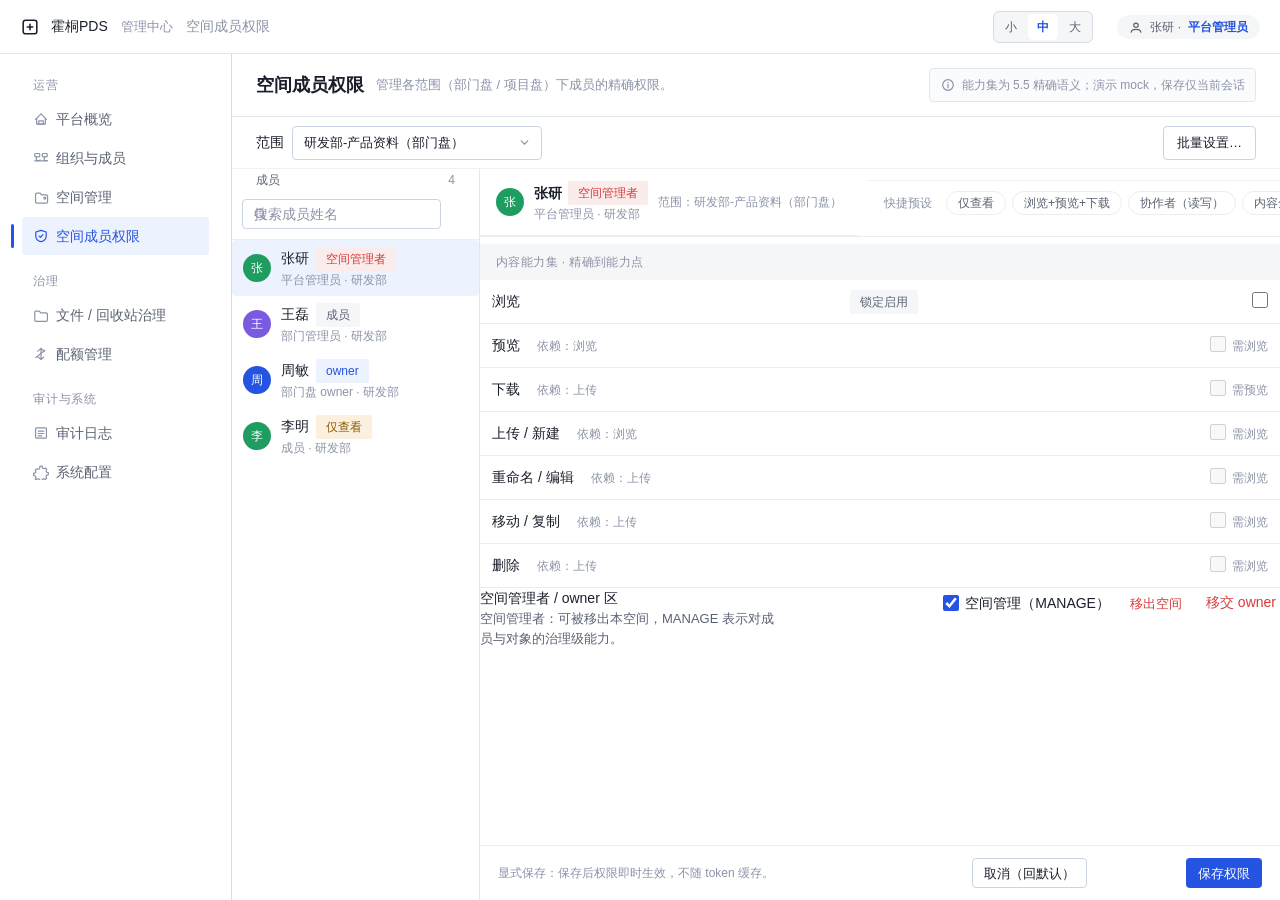
==== prototype/admin/perms.html @ 46e64ca1 "初始提交：霍桐PDS 原型与管理治理页统一骨架" ====
<!doctype html>
<html lang="zh-CN">
<head>
<meta charset="UTF-8">
<meta name="viewport" content="width=device-width, initial-scale=1.0">
<title>霍桐PDS · 管理中心 · 权限管理（视觉验证原型）</title>
<link rel="stylesheet" href="../ui-base.css">
<link rel="stylesheet" href="../admin.css">
</head>
<body class="admin-app" data-key="perms">
  <header class="admin-top">
    <a class="admin-crumb brand-link" href="../index.html" title="返回文件工作台"><svg viewBox="0 0 22 22" width="20" height="20" aria-hidden="true"><rect x="3.5" y="3.5" width="15" height="15" rx="2.5" fill="none" stroke="currentColor" stroke-width="1.7"/><path d="M11 8v6M8 11h6" stroke="currentColor" stroke-width="1.7" stroke-linecap="round"/></svg>
      <span class="brand-name">霍桐PDS</span>
      <span class="a-topbar__crumb">管理中心</span>
      <span class="anc current-name" data-cur>权限管理</span>
    </a>
    <span class="spacer" style="flex:1"></span>
    <div class="mt-scale" id="uiScales" role="group" aria-label="界面大小" style="margin-right:6px">
      <button class="mt-scale-btn" data-mgrsc="s" type="button" title="界面显示调小">小</button>
      <button class="mt-scale-btn is-on" data-mgrsc="m" type="button" title="界面显示中等">中</button>
      <button class="mt-scale-btn" data-mgrsc="l" type="button" title="界面显示放大">大</button>
    </div>
    <span class="role-chip"><svg viewBox="0 0 16 16" width="14" height="14" aria-hidden="true"><path d="M8 8.5a2.5 2.5 0 1 0 0-5 2.5 2.5 0 0 0 0 5ZM2.5 14c.4-2.7 2.6-3.2 5.5-3.2s5.1.5 5.5 3.2" fill="none" stroke="currentColor" stroke-width="1.4" stroke-linecap="round"/></svg>张研 · <b>平台管理员</b></span>
  </header>

  <div class="admin-frame">
    <div class="admin-nav">
      <nav class="a-nav" id="mNav" aria-label="管理中心导航" style="width:auto;border:0;height:auto"></nav>
    </div>
    <main class="a-main admin-main" id="aMain">
      <div id="aPageRoot" class="a-shell-page"></div>
    </main>
  </div>

  <div id="modalRoot"></div>

  <script src="../admin-icons.js"></script>
  <script src="../admin-core.js"></script>
  <script src="../admin-pages-ops.js"></script>
  <script src="../ui-scale.js"></script>
  <script src="../admin-shell.js"></script>
</body>
</html>
---- prototype/ui-base.css ----
/* =====================================================================
   霍桐PDS · 共享 UI 规范层  ui-base.css   （视觉冻结 V1.0）
   —— 面所有用户端 / 管理端页面遵守的唯一数据源。
   对照《霍桐PDS-V1.0-UI-UX设计方案》第二部分设计令牌 + 第八部分通用态。
   本文件不含任何页面私有布局（页面用各自 admin.css / page.css 落在其上）。

   引用顺序：先 ui-base.css，再页面私有 css。
   Root 语义命名 --color-*（设计稿权威），另保留 --primary 等长度别名
   （供早期运控原型 style.css 读同一套值，避免双源分叉）。页面禁止裸色值。
   ===================================================================== */

:root{
  /* —— 2.1 Color tokens（语义权威） —— */
  --color-primary:#2454E1;
  --color-primary-hover:#1D45BC;
  --color-primary-active:#173994;
  --color-primary-tint:#EDF2FF;
  --color-text-primary:#1A1F2B;
  --color-text-secondary:#5A6272;
  --color-text-tertiary:#8B93A7;
  --color-text-inverse:#FFFFFF;
  --color-border:#D8DCE4;
  --color-border-light:#EBEDF1;
  --color-background:#F5F6F8;
  --color-surface:#FFFFFF;
  --color-surface-hover:#EDF0F4;
  --color-surface-selected:#E6ECFC;
  --color-success:#1F9D61;
  --color-success-tint:#E6F6EE;
  --color-warning:#B7791F;      /* 预留/处理中琥珀（可读性校深） */
  --color-warning-tint:#FBF0DE;
  --color-danger:#D63B3B;
  --color-danger-tint:#FBECEC;
  --color-info:#2454E1;

  /* —— 文件类型标签语义色（文件端/管理端共用，避免页内裸色） —— */
  --file-folder-bg:#F0F3FA;  --file-folder-color:#7A4DD0;  --file-folder-border:#E2E6F2;
  --file-dwg-bg:#FDE9E6;     --file-dwg-color:#C63830;
  --file-model-bg:#E7F0FB;   --file-model-color:#1C6ED8;
  --file-pdf-bg:#FEEDDE;     --file-pdf-color:#BE5A0B;
  --file-img-bg:#E8F7F1;     --file-img-color:#0F9D76;
  --file-default-bg:var(--color-primary-tint); --file-default-color:var(--color-primary);

  /* —— 语义别名（与既有运控原型同值），本库共同引用 —— */
  --primary:var(--color-primary);
  --primary-hover:var(--color-primary-hover);
  --primary-soft:var(--color-primary-tint);
  --accent:var(--color-success);
  --ok:var(--color-success);
  --ok-soft:var(--color-success-tint);
  --warn:var(--color-warning);
  --warn-soft:var(--color-warning-tint);

  --text:var(--color-text-primary);
  --text-2:var(--color-text-secondary);
  --text-3:var(--color-text-tertiary);
  --border:var(--color-border);
  --border-2:#CBD4E3;
  --bg:var(--color-background);
  --surface:#FFFFFF;
  --nav-on:var(--color-primary-tint);
  --danger:var(--color-danger);
  --danger-soft:var(--color-danger-tint);

  /* —— 2.3/2.4 Radius —— */
  --radius-xs:2px;
  --radius-s:4px;
  --radius:6px;
  --radius-lg:10px;

  /* —— 2.5 Elevation（仅浮动元素） —— */
  --shadow-base:0 1px 2px rgba(20,30,60,.05);
  --shadow-fg:0 4px 12px rgba(20,30,60,.12),0 1px 3px rgba(20,30,60,.08);
  --shadow-float:0 8px 28px rgba(16,26,54,.18);

  /* —— Display Size Tokens · Medium(默认)基线 ——
     大中小是“密度”，不是机械缩放；字体显式分档、几何分档。 */
  /* 字号（用户端正文尺度；管理端在同 Token 族的紧凑档上略密，见 component 引用） */
  --ft-title:16px;
  --ft-subtitle:15px;
  --ft-file:14px;       /* 文件名称 */
  --ft-body:14px;       /* 页面主要正文 / 按钮 */
  --ft-meta:13px;       /* 辅助信息 / 表头(用户) */
  --ft-meta2:12px;      /* 次级 Meta / 小标签 */
  --ft-cap:11px;        /* 仅真正的角标/非关键计数允许 */
  --ft-label:12px;      /* 分区标题/上标 */

  /* 控件几何 */
  --control-h:34px;
  --control-h-sm:30px;
  --icon-btn-h:34px;
  --icon-btn-h-sm:28px;
  --btn-px:13px;        /* 普通按钮左右呼吸 */
  --btn-px-sm:11px;
  --gap-btn-ico:7px;

  /* 输入 */
  --inp-h:36px;
  --inp-px:11px;
  --field-gap:16px;

  /* 框帽/行高 */
  --header-h:54px;
  --toolbar-h:54px;
  --nav-item-h:38px;
  --tree-item-h:36px;
  --file-row-h:44px;
  --table-head-h:40px;
  --row-h:44px;             /* 同名早期 token，切至新值（文件/表格行） */
  --dense-row-h:46px;       /* 保留备用：更密/管理行 */
  --tag-h:24px;
  --menu-item-h:36px;
  --menu-item-px:11px;
  --tag-px:10px;
  --row-pad-x:16px;       /* 表格/文件行左右留白 */
  --nav-pad-x:11px;

  /* 栏 & 外扩面板 */
  --side-w:232px;
  --side-pad-x:10px;
  --drawer-w:380px;
  --drawer-pad-x:20px;
  --dialog-w:480px;
  --dialog-w-sm:420px;

  /* 图标 */
  --ico-16:16px;
  --tree-folder-ic:14px;

  --font:-apple-system,BlinkMacSystemFont,"Segoe UI","PingFang SC",
    "Microsoft YaHei","Helvetica Neue",Arial,sans-serif;
  --mono:"SFMono-Regular",Consolas,"Liberation Mono",Menlo,monospace;
}

/* —— Display Size · Small（高密度办公模式；显式值，不是整页缩小） —— */
body[data-ui-scale="s"]{
  --ft-title:15px; --ft-subtitle:14px; --ft-file:13px; --ft-body:13px;
  --ft-meta:12px; --ft-meta2:12px; --ft-cap:11px; --ft-label:12px;
  --control-h:30px; --control-h-sm:28px; --icon-btn-h:32px; --icon-btn-h-sm:26px;
  --btn-px:11px; --btn-px-sm:9px; --gap-btn-ico:6px;
  --inp-h:32px; --inp-px:10px; --field-gap:14px;
  --header-h:50px; --toolbar-h:50px; --nav-item-h:34px; --tree-item-h:32px;
  --file-row-h:40px; --table-head-h:36px; --row-h:40px; --dense-row-h:44px;
  --tag-h:20px; --menu-item-h:33px; --menu-item-px:10px;
  --tag-px:8px; --row-pad-x:14px; --nav-pad-x:10px;
  --side-w:216px; --drawer-w:344px; --drawer-pad-x:16px;
  --dialog-w:420px; --dialog-w-sm:400px;
  --ico-16:15px; --tree-folder-ic:13px;
}
body[data-ui-scale="l"]{
  --ft-title:18px; --ft-subtitle:17px; --ft-file:15px; --ft-body:15px;
  --ft-meta:14px; --ft-meta2:13px; --ft-cap:12px; --ft-label:13px;
  --control-h:38px; --control-h-sm:34px; --icon-btn-h:40px; --icon-btn-h-sm:32px;
  --btn-px:15px; --btn-px-sm:13px; --gap-btn-ico:8px;
  --inp-h:40px; --inp-px:13px; --field-gap:18px;
  --header-h:58px; --toolbar-h:58px; --nav-item-h:42px; --tree-item-h:40px;
  --file-row-h:48px; --table-head-h:44px; --row-h:48px; --dense-row-h:50px;
  --tag-h:24px; --menu-item-h:40px; --menu-item-px:13px;
  --tag-px:12px; --row-pad-x:20px; --nav-pad-x:13px;
  --side-w:240px; --drawer-w:420px; --drawer-pad-x:24px;
  --dialog-w:560px; --dialog-w-sm:520px;
  --ico-16:18px; --tree-folder-ic:16px;
}

*{box-sizing:border-box}
html,body{height:100%}
body{
  margin:0;
  font-family:var(--font);
  font-size:var(--ft-body);   /* 正文：随 S/M/L 显式分档 */
  line-height:1.5;
  color:var(--text);
  background:var(--bg);
  -webkit-font-smoothing:antialiased;
  overflow:hidden;
}
button{font-family:inherit;font-size:inherit;color:inherit;background:none;border:none;padding:0;margin:0;cursor:pointer}
input,select,textarea{font-family:inherit}
::selection{background:rgba(36,84,225,.18)}

/* ---------- 通用排版 ---------- */
.u-muted{color:var(--text-2)}
.u-faint{color:var(--text-3)}
.u-mono{font-family:var(--mono)}
.u-ellipsis{overflow:hidden;text-overflow:ellipsis;white-space:nowrap}

/* ---------- 表单基元 ---------- */
.field-label{display:block;font-size:12px;color:var(--text-2);margin:0 0 6px}
.form-field{margin-bottom:14px}
.inp,.sel,.area{
  width:100%;height:var(--inp-h);padding:0 var(--inp-px);
  border:1px solid var(--border-2);border-radius:var(--radius-s);
  font:inherit;color:var(--text);outline:none;background:var(--surface);
}
.sel{appearance:none;
  background-image:url("data:image/svg+xml,%3Csvg xmlns='http://www.w3.org/2000/svg' viewBox='0 0 16 16'%3E%3Cpath d='M4 6l4 4 4-4' fill='none' stroke='%238B93A7' stroke-width='1.5' stroke-linecap='round'/%3E%3C/svg%3E");
  background-repeat:no-repeat;background-position:right 10px center;background-size:13px}
.area{height:auto;resize:vertical;padding:7px var(--inp-px);min-height:72px}
.inp:focus,.area:focus{border-color:var(--primary);box-shadow:0 0 0 3px rgba(36,84,225,.12)}
.inp::placeholder,.area::placeholder{color:var(--text-3)}
input[type="checkbox"]{width:15px;height:15px;margin:0;accent-color:var(--primary);vertical-align:-2px}
.inp[disabled],.sel[disabled],.area[disabled]{background:var(--bg);color:var(--text-3);cursor:not-allowed}

/* ---------- 按钮 ---------- */
.btn{
  display:inline-flex;align-items:center;justify-content:center;gap:var(--gap-btn-ico);
  height:var(--control-h);padding:0 var(--btn-px);border-radius:var(--radius-s);
  font-size:var(--ft-meta);white-space:nowrap;border:1px solid transparent;
}
.btn svg{flex:none}
.btn--primary{background:var(--primary);color:#fff}
.btn--primary:hover{background:var(--primary-hover)}
.btn--ghost{background:var(--surface);color:var(--text);border-color:var(--border-2)}
.btn--ghost:hover{border-color:var(--primary);color:var(--primary)}
.btn--small{height:var(--control-h-sm);padding:0 var(--btn-px-sm)}
.btn--danger-text{color:var(--danger)}
.btn--danger-text:hover{border-color:var(--danger)}
.btn--danger{background:var(--danger);color:#fff}
.btn--danger:hover{background:#b5322f}
.btn--primary:disabled,.btn--ghost:disabled{opacity:.55;cursor:default}

.icon-btn{
  position:relative;display:inline-flex;align-items:center;justify-content:center;
  width:var(--icon-btn-h);height:var(--icon-btn-h);border-radius:var(--radius-s);color:var(--text-2);flex:none;
}
.icon-btn:hover{background:var(--bg);color:var(--text)}
.icon-btn svg{display:block}
.icon-btn--small{width:var(--icon-btn-h-sm);height:var(--icon-btn-h-sm)}
.icon-btn--danger:hover{color:var(--danger);background:var(--danger-soft)}
.icon-btn--danger-text{color:var(--text-3)}
.link-btn{color:var(--primary);padding:2px 4px;border-radius:var(--radius-s)}
.link-btn:hover{background:var(--primary-tint)}

/* ---------- 徽/点/标签 ---------- */
.tag{
  display:inline-flex;align-items:center;height:var(--tag-h);padding:0 var(--tag-px);
  border-radius:var(--radius-xs);gap:5px;
  font-size:12px;line-height:1;font-weight:500;white-space:nowrap;
}
.tag--ok{color:var(--ok);background:var(--ok-soft)}
.tag--warn{color:#8a5b00;background:var(--warn-soft)}
.tag--danger{color:var(--danger);background:var(--danger-soft)}
.tag--plain{color:var(--text-2);background:var(--bg)}
.tag--primary{color:var(--primary);background:var(--primary-tint)}
.dot{width:7px;height:7px;border-radius:50%;background:currentColor;display:inline-block}

/* ---------- 顶层容器/遮罩(shell 元素之上) ---------- */
#modalRoot{position:relative;z-index:80}
.modal-centering>div{background:var(--surface);border-radius:var(--radius);box-shadow:var(--shadow-float)}
.modal-scrim{position:fixed;inset:0;display:flex;align-items:center;justify-content:center;
  background:rgba(15,23,42,.30);z-index:80}

.drawer-scrim{position:fixed;inset:0;background:rgba(15,23,42,.32);z-index:60}
.drawer{position:fixed;top:0;bottom:0;width:var(--drawer-w);background:var(--surface);
  border-left:1px solid var(--border);box-shadow:var(--shadow-float);z-index:61;
  display:flex;flex-direction:column;transition:transform .22s cubic-bezier(.2,0,0,1)}
.drawer--left{right:auto;left:0;border-left:none;border-right:1px solid var(--border)}
.drawer[aria-hidden="true"]{transform:translateX(104%)}
.drawer--left[aria-hidden="true"]{transform:translateX(-104%)}
.drawer__head{flex:none;height:var(--header-h);display:flex;align-items:center;justify-content:space-between;
  padding:0 var(--drawer-pad-x);border-bottom:1px solid var(--border);font-weight:600;
  font-size:var(--ft-subtitle)}
.drawer__body{flex:1;overflow:auto;padding:var(--drawer-pad-x)}

.float-menu{position:fixed;z-index:90;min-width:var(--menu-minw,180px);padding:5px;background:var(--surface);
  border:1px solid var(--border);border-radius:var(--radius);box-shadow:var(--shadow-fg);
  list-style:none;margin:0}
.float-menu__item{display:flex;align-items:center;gap:var(--inp-px);height:var(--menu-item-h);padding:0 var(--menu-item-px);width:100%;
  border-radius:var(--radius-s);font-size:var(--ft-body);color:var(--text);cursor:pointer;white-space:nowrap;
  text-align:left}
.float-menu__item:hover{background:var(--primary-tint);color:var(--primary)}
.float-menu__item svg{flex:none;color:var(--text-3)}
.float-menu__item:hover svg{color:var(--primary)}
.float-menu__item.is-danger:hover{background:var(--danger-soft);color:var(--danger)}
.float-menu .menu-sep{height:1px;background:var(--border);margin:5px 4px}

.toast{position:fixed;left:50%;bottom:36px;transform:translateX(-50%);z-index:120;
  background:var(--text);color:#fff;font-size:13px;border-radius:var(--radius);
  box-shadow:var(--shadow-float);padding:10px 16px;max-width:70vw;animation:toast-in .2s ease}
@keyframes toast-in{from{opacity:0;transform:translateX(-50%) translateY(6px)}
  to{opacity:1;transform:translateX(-50%) translateY(0)}}

/* ---------- 通用对话框（挂 #modalRoot .modal-scrim 里） ---------- */
.dialog,.panel-box{background:var(--surface);border-radius:var(--radius);
  box-shadow:var(--shadow-float);border:1px solid var(--border)}
.dialog{width:var(--dialog-w);padding:var(--drawer-pad-x)}
.dialog--sm{width:var(--dialog-w-sm)}
.dialog__title{font-size:var(--ft-subtitle);font-weight:600;margin:0 0 4px}
.dialog__msg{font-size:var(--ft-meta);color:var(--text-2);margin:0 0 14px}
.dialog__actions,.dlg-foot{display:flex;justify-content:flex-end;gap:var(--btn-gap,8px);margin-top:var(--drawer-pad-x)}

/* ---------- 通用表格（管理端数据表；用户端列表见各自文件页 css） ---------- */
.tbl-scroll{overflow:auto;overscroll-behavior:contain}
.table-x{
  width:100%;border-collapse:separate;border-spacing:0;
  font-size:var(--ft-meta);color:var(--text);
}
.table-x th{
  position:sticky;top:0;z-index:2;background:var(--bg);
  text-align:left;font-weight:500;color:var(--text-2);font-size:var(--ft-meta2);
  padding:0 var(--row-pad-x);height:var(--table-head-h);white-space:nowrap;
  border-bottom:1px solid var(--border);
}
.table-x td{padding:0 var(--row-pad-x);height:var(--dense-row-h);border-bottom:1px solid var(--color-border-light);
  white-space:nowrap;overflow:hidden;text-overflow:ellipsis;min-width:0}
.table-x tbody tr:hover{background:#F7F9FD}
.table-x td .t-a{margin:0 -4px 0 0;padding:3px 4px;border-radius:var(--radius-s);
  color:var(--text-2);font-weight:500;cursor:pointer}
.table-x td .t-a:hover{background:var(--bg);color:var(--primary)}
.table-x tbody tr.is-selected{background:var(--primary-tint)}

/* 滚动条（克制） */
*::-webkit-scrollbar{width:9px;height:9px}
*::-webkit-scrollbar-thumb{background:#C4CCDa;border-radius:5px;border:2px solid transparent;background-clip:padding-box}
*::-webkit-scrollbar-thumb:hover{background:#Aeb7C8;background-clip:padding-box;border:2px solid transparent}
*::-webkit-scrollbar-track{background:transparent}
---- prototype/admin.css ----
/* ================================================================
   霍桐PDS 管理端 admin.css   （叠加在 ui-base.css 上，页面私有）
   设计主张：同 token、更密、更强表格/过滤；不引入新高级色；文字密而克。
   ================================================================ */

.a-layout{display:flex;height:100%}

/* ---- 顶栏（延续 topbar 平面语言） ---- */
.a-topbar{
  height:var(--toolbar-h);flex:none;display:flex;align-items:center;gap:var(--field-gap);
  padding:0 var(--drawer-pad-x);background:var(--surface);border-bottom:1px solid var(--border);
  position:relative;z-index:20;
}
.a-topbar__brand{display:flex;align-items:center;gap:8px;min-width:0}
.a-topbar__brand .brand-name{font-size:var(--ft-title);font-weight:600;letter-spacing:.2px;color:var(--text);white-space:nowrap}
.a-topbar__crumb{margin:0 2px;color:var(--text-3);font-size:var(--ft-meta)}
.a-context{
  font-size:var(--ft-meta);color:var(--text-2);display:inline-flex;align-items:center;gap:var(--gap-btn-ico);
  background:var(--bg);border:1px solid var(--color-border-light);
  border-radius:var(--radius-s);padding:4px var(--inp-px);cursor:pointer;
}
.a-context:hover{border-color:var(--primary);color:var(--primary)}
.a-topbar .spacer{flex:1}
.role-chip{
  font-size:var(--ft-meta2);color:var(--color-text-secondary);
  display:inline-flex;align-items:center;gap:var(--gap-btn-ico);
  background:var(--bg);border-radius:20px;padding:3px 12px;border:1px solid var(--border-light);
}
.role-chip b{color:var(--primary);font-weight:600}
.a-topbar .topbar__right{display:flex;align-items:center;gap:6px}

/* ---- 管理左栏：三组而非巨树 ---- */
.a-nav{
  width:var(--side-w);flex:none;display:flex;flex-direction:column;gap:2px;
  background:var(--surface);border-right:1px solid var(--border);padding:10px var(--nav-pad-x) 12px;overflow:auto;
}
.a-nav__group{margin-top:12px}
.a-nav__group:first-child{margin-top:0}
.a-nav__label{
  margin:0;padding:2px var(--nav-pad-x) 6px;font-size:var(--ft-meta2);color:var(--text-3);
  letter-spacing:.8px;font-weight:500;
}
.a-nav-item{
  position:relative;display:flex;align-items:center;gap:var(--gap-btn-ico);
  width:100%;height:var(--nav-item-h);padding:0 var(--nav-pad-x);border-radius:var(--radius-s);
  color:var(--text-2);font-size:var(--ft-body);white-space:nowrap;text-align:left;margin-bottom:1px;
  text-decoration:none;
}
.a-nav-item svg{flex:none;color:var(--text-3)}
.a-nav-item:hover{background:var(--bg);color:var(--text)}
.a-nav-item:hover svg{color:var(--text-2)}
.a-nav-item--on{background:var(--nav-on);color:var(--primary);font-weight:500}
.a-nav-item--on svg{color:var(--primary)}
.a-nav-item--on::before{
  content:"";position:absolute;left:calc(-1*var(--nav-pad-x));top:7px;bottom:7px;width:3px;
  background:var(--primary);border-radius:2px;
}
.a-nav-dot{width:6px;height:6px;border-radius:50%;background:var(--danger);position:absolute;right:8px}
.a-nav-count{margin-left:auto;font-size:11px;color:var(--text-3);background:var(--bg);border-radius:9px;padding:1px 7px}
.a-nav-item--on .a-nav-count{background:var(--primary-tint);color:var(--primary)}
.a-nav .adock{margin-top:auto;border-top:1px solid var(--color-border-light);padding-top:10px}

/* ---- 主内容视图 ---- */
.a-view{flex:1;min-width:0;background:var(--bg);overflow:auto;display:flex;flex-direction:column}
.a-page{flex:1;min-width:0;padding:var(--field-gap) calc(var(--drawer-pad-x) + 4px) 32px;display:flex;flex-direction:column}
.a-head{flex:none;display:flex;align-items:center;gap:12px;margin-bottom:var(--gap-btn-ico);flex-wrap:wrap}
.a-head h1{font-size:var(--ft-title);font-weight:600;margin:0;color:var(--text);letter-spacing:.1px}
.a-head__sub{font-size:var(--ft-meta);color:var(--text-3)}
.a-head .spacer{flex:1}
.a-tooltip{font-size:12px;color:var(--text-3)}

/* 次级 tabs（占内详情主导）——标题下方不保留整条底边线 */
.tabbar{flex:none;display:flex;align-items:center;gap:2px;margin-bottom:16px;padding-left:2px}
.tabbar .tab{
  display:inline-flex;align-items:center;gap:7px;height:var(--nav-item-h);padding:0 var(--inp-px);
  color:var(--text-2);font-size:var(--ft-body);white-space:nowrap;
}
.tabbar .tab svg{color:var(--text-3)}
.tabbar .tab:hover{color:var(--text)}
.tabbar .tab--on{color:var(--primary);font-weight:600;background:var(--primary-tint);border-radius:var(--radius-s)}
.tabbar .pill-badge{min-width:17px;height:17px;padding:0 5px;border-radius:9px;background:var(--bg);
  color:var(--text-2);font-size:11px;display:inline-flex;align-items:center;justify-content:center}
.tabbar .tab--on .pill-badge{background:var(--primary-tint);color:var(--primary)}

/* 过滤行 */
.filters{flex:none;display:flex;align-items:center;flex-wrap:wrap;gap:var(--field-gap);
  background:var(--bg);border:1px solid var(--color-border-light);border-radius:var(--radius);
  padding:var(--gap-btn-ico) 10px;margin:var(--field-gap) 0}
.filters .inp,.filters .sel{width:auto;height:var(--control-h-sm);background:var(--surface)}
.filters .fl{display:inline-flex;align-items:center;gap:var(--gap-btn-ico);font-size:var(--ft-meta2);color:var(--text-2)}
.filters .fl .inp,.filters .fl .sel{width:120px}
.filters .spacer{flex:1}
.filters .result{margin-left:auto;font-size:var(--ft-meta2);color:var(--text-3);white-space:nowrap}

/* 列在右侧的操作链接 */
.rest{display:flex;align-items:center;gap:2px;justify-content:flex-end}
.tb-badge{display:inline-flex;align-items:center;gap:5px}
.tb-2line{line-height:1.28}
.tb-2line .tl{display:flex;align-items:center;gap:6px;font-weight:500;color:var(--text)}
.tb-2line .ts{font-size:12px;color:var(--text-3)}

/* ---- 平台概览 ---- */
/* 号条：不是卡片墙 */
.num-strip{flex:none;display:flex;background:var(--surface);border:1px solid var(--color-border-light);
  border-radius:var(--radius);overflow:hidden}
.numstat{flex:1;min-width:0;padding:var(--field-gap) var(--btn-px);border-right:1px solid var(--color-border-light)}
.numstat:last-child{border-right:none}
.numstat .k{font-size:var(--ft-meta2);color:var(--text-3);display:flex;align-items:center;gap:var(--gap-btn-ico)}
.numstat .v{font-size:var(--ft-display-none,22px);font-weight:600;margin-top:6px;line-height:1;color:var(--text)}
.numstat .v small{font-size:var(--ft-meta2);color:var(--text-3);font-weight:400;margin-left:3px}
.numstat .d{font-size:var(--ft-cap);color:var(--color-success);margin-top:6px;display:inline-flex;gap:4px;align-items:center}

/* 一键三态容量汇总行 */
.cap3{margin-top:12px;align-items:center;flex-wrap:wrap;flex:none}
.cap3 .c-flow{flex:1;min-width:220px}
.c3-track{display:block;height:10px;border-radius:5px;background:var(--color-border-light);overflow:hidden;
  display:flex}
.c3-seg{height:100%}
.c3-used{background:var(--primary)}
.c3-resv{background:var(--warn)}
.c3-avail{background:var(--color-border-light)}
.c3-legend{display:flex;gap:16px;flex-wrap:wrap;justify-content:flex-end}
.c3-legend .li{display:inline-flex;align-items:center;gap:6px;font-size:12px;color:var(--text-2)}
.c3-legend .sw{width:9px;height:9px;border-radius:2px;display:inline-block}

.o-grid{display:grid;grid-template-columns:minmax(0,1fr) minmax(320px,420px);gap:16px;margin-top:16px;align-items:start}
.o-col{display:flex;flex-direction:column;gap:16px;min-width:0}
.panel{background:var(--surface);border:1px solid var(--color-border-light);border-radius:var(--radius);
  min-width:0;display:flex;flex-direction:column}
.panel__head{flex:none;display:flex;align-items:center;justify-content:space-between;
  height:var(--row-h);padding:0 var(--btn-px) 0 var(--inp-px);border-bottom:1px solid var(--color-border-light)}
.panel__head .t{font-size:var(--ft-body);font-weight:600;color:var(--text)}
.panel__head .u{font-size:var(--ft-meta2);color:var(--text-3);margin-left:8px;font-weight:400}
.panel__body{padding:var(--gap-btn-ico) 0;min-width:0;overflow:auto}

.spacestrip{display:flex;align-items:center;gap:var(--control-h-sm);height:var(--row-h);padding:0 var(--inp-px)}
.spacestrip:nth-child(even){background:#FAFBFC}
.spacestrip .nm{width:150px;font-weight:500;color:var(--text);display:flex;align-items:center;gap:8px;
  overflow:hidden;text-overflow:ellipsis;white-space:nowrap}
.spacestrip .nm svg{flex:none;color:var(--text-3)}
.spacestrip .bar{flex:1;height:8px;border-radius:4px;background:var(--color-border-light);overflow:hidden;
  display:flex}
.spacestrip .bar i{height:100%}
.spacestrip .bar .bu{background:var(--primary)}
.spacestrip .bar .br{background:var(--warn)}
.spacestrip .cnt{margin-left:auto;width:70px;text-align:right;font-size:12px;color:var(--text-3)}
.spacestrip:hover .cnt{color:var(--text-2)}
.tips-hint{top:10px}

.recent-item{display:flex;align-items:center;gap:10px;min-height:var(--row-h);padding:var(--gap-btn-ico) var(--inp-px);
  border-bottom:1px solid var(--color-border-light)}
.recent-item:last-child{border-bottom:none}
.ri-ico{width:var(--icon-btn-h-sm);height:var(--icon-btn-h-sm);flex:none;display:flex;align-items:center;justify-content:center;
  background:var(--bg);border-radius:var(--radius-s);color:var(--primary)}
.recent-item .rText{flex:1;min-width:0}
.recent-item .rMain{display:flex;align-items:center;gap:var(--inp-px);color:var(--text);font-size:var(--ft-body)}
.recent-item .rMain b{font-weight:500}
.recent-item .rMain .dot{font-size:0;vertical-align:middle}
.recent-item .rSub{margin-top:2px;font-size:var(--ft-meta2);color:var(--text-3);overflow:hidden;text-overflow:ellipsis;white-space:nowrap}
.recent-item .rTime{flex:none;font-size:var(--ft-meta2);color:var(--text-3)}

/* 近7日上传趋势（细线 + 淡区域，单图） */
.tv-body{padding:12px 16px 6px}
.trend-axis{display:flex;justify-content:space-between;margin-top:-4px;font-size:11px;color:var(--text-3);
  padding:0 4px}
.trend-head{display:flex;align-items:baseline;gap:8px;padding:0 4px 8px}
.trend-head .big{font-size:20px;font-weight:600}
.trend-head .up{font-size:12px;color:var(--color-success)}
.type-legend{display:flex;flex-wrap:wrap;gap:10px 14px;padding:10px 16px 12px;border-top:1px solid var(--color-border-light)}
.type-legend .li{display:inline-flex;align-items:center;gap:6px;font-size:12px;color:var(--text-2)}

/* ---- 组织与成员 ---- */
.org-cols{display:grid;grid-template-columns:232px minmax(0,1fr);gap:16px;min-height:0;flex:1}
.dtree-panel{display:flex;flex-direction:column;overflow:hidden}
.dtree-search{padding:10px}
.dtree-body{flex:1;overflow:auto;padding:2px 8px 10px}
.dt-row{display:flex;align-items:center;gap:var(--gap-btn-ico);height:var(--tree-item-h);padding:0 var(--nav-pad-x);border-radius:var(--radius-s);
  color:var(--text-2);font-size:var(--ft-body);width:100%}
.dt-row:hover{background:var(--bg);color:var(--text)}
.dt-row--on{background:var(--nav-on);color:var(--primary);font-weight:500}
.dt-arrow{transition:transform .15s;color:var(--text-3)}
.dt-arrow.open{transform:rotate(90deg)}
.dt-count{margin-left:auto;font-size:var(--ft-meta2);color:var(--text-3)}
.dt-row--on .dt-count{color:var(--primary)}

.member-body{background:var(--surface);border:1px solid var(--color-border-light);
  border-radius:var(--radius);display:flex;flex-direction:column;min-width:0;overflow:hidden}
.member-scroll{flex:1;overflow:auto}

/* 通用数据面板头内按钮组 */
.pane-tools{display:flex;gap:var(--gap-btn-ico);align-items:center;flex:none;padding:var(--gap-btn-ico) 10px;border-bottom:1px solid var(--color-border-light)}

/* ---- 空间 / 配额三态条（表格内联） ---- */
.dq-bar{display:inline-flex;width:120px;height:8px;border-radius:4px;overflow:hidden;background:var(--color-border-light)}
.dq-bar i{display:block;height:100%}
.dq-over{background:var(--danger)}
.x-nums{font-size:12px;color:var(--text-2);white-space:nowrap}

/* ---- 空间管理：部门盘导航 .sp-nav / 右内容 ---- */
.sp-nav{display:flex;align-items:flex-start;gap:10px;width:100%;text-align:left;background:none;border:0;cursor:pointer;
  padding:9px 10px;margin:2px 0;border-radius:var(--radius-s);color:var(--text-2)}
.sp-nav:hover{background:var(--bg);color:var(--text)}
.sp-nav--on{background:var(--nav-on);color:var(--primary)}
.sp-nav__ic{flex:none;display:inline-flex;margin-top:1px}
.sp-nav__t{display:block;font-weight:500}
.sp-nav__s{display:block;font-size:var(--fs-sub);line-height:var(--fs-sub-lh);color:var(--text-3)}
.sp-nav--on .sp-nav__s{color:inherit;opacity:.75}
.dep-kv{display:flex;justify-content:space-between;gap:8px;font-size:var(--fs-sub);line-height:var(--fs-sub-lh);color:var(--text-2);padding:3px 0}
.dep-kv b{color:var(--text);font-weight:600}
.member-sel{font-weight:600;padding:12px 18px 6px}
.dt-tree-title{font-size:15px}
.dep-flag{display:block}
.cell-empty{text-align:center;color:var(--text-3);padding:26px 0}

/* ---- 权限：左成员 + 右编辑器 ==== */
.perm-cols{display:grid;grid-template-columns:250px minmax(0,1fr);gap:16px;flex:1;min-height:0}
.perm-list-holder{display:flex;flex-direction:column;overflow:hidden;height:100%}
.ofilter{padding:10px;border-bottom:1px solid var(--color-border-light);display:flex;gap:8px}
.ofilter .inp{height:30px}
.mem-item{display:flex;align-items:center;gap:10px;width:100%;text-align:left;
  padding:var(--gap-btn-ico) var(--inp-px);
  border-radius:var(--radius-s);color:var(--text)}
.mem-item:hover{background:var(--bg)}
.mem-item--on{background:var(--primary-tint)}
.mem-item--on .mem-name{color:var(--primary)}
.mem-avatar{width:var(--icon-btn-h-sm);height:var(--icon-btn-h-sm);border-radius:50%;background:var(--primary);color:#fff;
  display:inline-flex;align-items:center;justify-content:center;font-size:var(--ft-meta2);flex:none}
.mem-avatar.is-dept{background:var(--text-3)}
.mem-body{flex:1;min-width:0}
.mem-body .mn{font-weight:500;font-size:var(--ft-body);display:flex;align-items:center;gap:var(--gap-btn-ico)}
.mem-body .ms{font-size:var(--ft-meta2);color:var(--text-3);margin-top:1px;overflow:hidden;text-overflow:ellipsis;white-space:nowrap}

.perm-editor{display:flex;flex-direction:column;overflow:hidden}
.ped-head{display:flex;align-items:center;gap:10px;padding:0;border-bottom:1px solid var(--color-border-light)}
.ped-title{flex:1;min-width:0;display:flex;align-items:center;gap:10px;padding:var(--gap-btn-ico) 0}
.ped-title h3{margin:0;font-size:var(--ft-body);font-weight:600}
.ped-title .sub{font-size:var(--ft-meta2);color:var(--text-3)}
.ped-scope{margin-left:auto}
.presets{display:flex;flex-wrap:wrap;align-items:center;gap:var(--gap-btn-ico);margin:0}
.presets .lbl{font-size:var(--ft-meta2);color:var(--text-3);margin-right:2px}
.preset{height:var(--tag-h);padding:0 var(--inp-px);font-size:var(--ft-meta2);border-radius:13px;border:1px solid var(--color-border-light);
  color:var(--text-2);background:var(--surface)}
.preset:hover{border-color:var(--primary);color:var(--primary)}
.preset.is-on{background:var(--primary-tint);border-color:var(--primary);color:var(--primary);font-weight:500}
.ped-body{flex:1;overflow:auto;padding:var(--gap-btn-ico) 0}
.perm-group{padding:var(--gap-btn-ico) 0}
.perm-group__t{display:flex;align-items:center;gap:6px;height:var(--nav-item-h);padding:0 var(--inp-px);font-size:var(--ft-meta2);
  color:var(--text-3);letter-spacing:.4px;background:var(--bg)}
.perm-group__t .mg{color:var(--text-3);font-weight:400}
.capability{display:flex;align-items:center;justify-content:space-between;gap:var(--control-h-sm);
  min-height:var(--row-h);padding:0 var(--btn-px);border-bottom:1px solid var(--color-border-light)}
.capability:last-child{border-bottom:none}
.cap-left{display:flex;align-items:center;gap:10px;min-width:0}
.cap-title{display:flex;align-items:center;gap:var(--inp-px);font-size:var(--ft-body);color:var(--text)}
.cap-title small{margin-left:auto}
.cap-hint{font-size:var(--ft-meta2);color:var(--text-3)}
.cap-check{flex:none;margin-left:12px}
input[type="checkbox"].chk{width:16px;height:16px;accent-color:var(--primary)}
.capability.is-locked{opacity:.55}
.capability .locked-tip{font-size:12px;color:var(--text-3);display:none}
.ped-danger{margin:8px 16px 10px;border:1px solid var(--color-danger);border-radius:var(--radius);
  background:var(--danger-soft)}
.ped-danger .pd-t{color:var(--danger);font-weight:600}

.ped-foot{flex:none;display:flex;align-items:center;justify-content:space-between;gap:10px;
  padding:12px 18px;border-top:1px solid var(--color-border-light)}
.ped-foot .save{display:flex;gap:8px;justify-content:flex-end;flex:1}
.ped-foot .auto-saved{font-size:12px;color:var(--color-success);display:none}
.ped-foot.is-dirty .auto-saved{display:flex;align-items:center;gap:5px;color:var(--text-3)}

/* 权限 tag stack inside cells */
.tagstack{display:inline-flex;flex-direction:column;gap:3px}
.perm-detail{font-size:12px;line-height:1.5}
.k-minichip{font-size:11px;color:var(--text-2);background:var(--bg);border-radius:2px;padding:1px 6px;font-family:var(--mono)}

/* ---- 审计 ---- */
.audit-res-ok{color:var(--ok)}
.audit-res-fail{color:var(--danger);font-weight:500}
.audit-detail pre{
  font-size:12px;line-height:1.55;background:var(--bg);border:1px solid var(--color-border-light);
  border-radius:var(--radius-s);padding:12px;max-height:340px;overflow:auto;white-space:pre-wrap;
  word-break:break-all;margin:12px 0 4px;
}
.copy-btn{align-self:flex-end}

/* ---- 系统配置表单组 ---- */
.cfg-layout{display:grid;grid-template-columns:minmax(0,1fr) 240px;gap:16px;align-items:start;flex:1;
  min-height:0;overflow:auto}
.cfg-col{display:flex;flex-direction:column;gap:16px}
.form-sec{background:var(--surface);border:1px solid var(--color-border-light);border-radius:var(--radius)}
.form-sec__t{font-size:var(--ft-meta);font-weight:600;color:var(--text);height:var(--row-h);display:flex;align-items:center;
  justify-content:space-between;padding:0 var(--btn-px);border-bottom:1px solid var(--color-border-light)}
.form-sec__t small{font-size:var(--ft-meta2);color:var(--text-3);font-weight:400}
.form-sec__t .st{border:0}
.form-sec__b{padding:14px var(--btn-px);display:grid;grid-template-columns:1fr 1fr;gap:12px var(--drawer-pad-x)}
.form-sec__b .form-field{margin:0}
.form-sec__b .wide{grid-column:1/-1}

/* 下拉浮层触发器数据看板mini */
.a-kv{display:flex;justify-content:space-between;gap:10px;padding:8px var(--btn-px);font-size:var(--ft-body);
  border-bottom:1px solid var(--color-border-light)}
.a-kv dt{color:var(--text-2)}
.a-kv dd{margin:0;color:var(--text);font-weight:500}

.empty-guide{padding:60px 20px;text-align:center;color:var(--text-3);font-size:var(--ft-meta)}
.search-miss{font-size:var(--ft-meta)}

/* ---- 管理中心作为一级功能页（与文件工作台同壳进入） ---- */
.manage-zone{
  position:fixed;top:var(--header-h);left:0;right:0;bottom:0;height:auto;
  display:flex;flex-direction:column;z-index:15;background:var(--bg);
}
.manage-zone[hidden]{display:none}
.manager-tool{flex:none;display:flex;align-items:center;gap:var(--field-gap);padding:0 var(--drawer-pad-x);height:var(--toolbar-h);border-bottom:1px solid var(--border);background:var(--surface)}
.manage-zone .role-chip{flex:none}
.manager-tool .mgr-back{flex:none;white-space:nowrap}
.manager-tool .mt-scale{margin-right:0}
.manager-tool .role-chip{flex:none;white-space:nowrap}
.a-main{flex:1;min-width:0;overflow:auto;background:var(--bg)}

/* ---- 独立后台页（admin/*.html，真多页；不再作为文件工作台节段） ---- */
.admin-app a{text-decoration:none}
.admin-app{display:flex;flex-direction:column;height:100vh;overflow:hidden;background:var(--bg)}
.admin-top{flex:none;position:relative;z-index:25;display:flex;align-items:center;gap:var(--field-gap);height:var(--header-h);padding:0 var(--drawer-pad-x);background:var(--surface);border-bottom:1px solid var(--border)}
.admin-top .admin-crumb{display:inline-flex;align-items:center;gap:var(--inp-px);font-size:var(--ft-file);color:var(--text);white-space:nowrap;text-decoration:none}
.admin-top .admin-crumb .anc,.admin-top a.anc{display:inline-flex;align-items:center;gap:var(--inp-px);color:var(--text-3);cursor:pointer;text-decoration:none}
.admin-top a.anc:hover{color:var(--primary)}
.admin-top .admin-crumb b{font-weight:600}
.admin-frame{flex:1;display:flex;min-height:0;overflow:hidden}
.admin-nav{flex:none;width:var(--side-w);display:flex;flex-direction:column;gap:2px;background:var(--surface);border-right:1px solid var(--border);padding:10px var(--nav-pad-x) 12px;overflow:auto}
.admin-main{flex:1;min-width:0;display:flex;flex-direction:column;background:var(--bg);overflow:auto}
.a-shell-page{flex:1;min-width:0;padding:20px 24px 32px;display:flex;flex-direction:column}
.admin-app .role-chip{flex:none;margin-left:2px}
.admin-app .mt-scale{margin-right:0;background:var(--bg)}
.admin-app .mt-scale{display:inline-flex;align-items:center;gap:2px;background:var(--bg);border:1px solid var(--border);border-radius:6px;padding:2px;flex:none}
.admin-app .mt-scale-btn{height:26px;padding:0 9px;border-radius:5px;font-size:12px;line-height:1;color:var(--text-2);white-space:nowrap;display:inline-flex;align-items:center}
.admin-app .mt-scale-btn:hover{background:#fff;color:var(--text)}
.admin-app .mt-scale-btn.is-on{background:#fff;color:var(--primary);font-weight:600}
.admin-app .admin-main{overflow:hidden}
.admin-app .a-shell-page{flex:1;min-height:0;overflow:auto}
.admin-app .admin-nav .a-nav{height:auto;min-height:100%}
.admin-app .admin-nav .a-nav__group{display:block}
/* ==============================================================
   D 管理后台新增全局规范（本轮：统一列表 IA / Table Token 层）
   ============================================================== */
:root{--primary-tint:var(--color-primary-tint);--surface-hover:var(--color-surface-hover);--surface-selected:var(--color-surface-selected)}
.admin-page-head{flex:none;display:flex;align-items:center;gap:14px;flex-wrap:wrap;padding:2px 0 0}
.admin-page-head h1{margin:0;font-size:var(--ft-title);font-weight:600;color:var(--text);line-height:1.35}
.admin-page-head__desc{min-width:0;margin:0;font-size:var(--ft-meta);color:var(--text-3);font-weight:400}
.admin-page-head__meta{margin-left:auto;display:inline-flex;align-items:center;gap:6px;
  font-size:var(--ft-meta2);color:var(--text-3);white-space:nowrap;cursor:help}
.admin-page-head__meta .agg-dot{width:var(--icon-btn-h-sm,28px);height:var(--icon-btn-h-sm,28px);
  display:inline-flex;align-items:center;justify-content:center;border-radius:50%;
  background:var(--bg);color:var(--text-3)}
.admin-page-head__meta:hover,.admin-page-head__meta:hover .agg-dot{color:var(--text-2)}
.admin-toolbar{flex:none;display:flex;align-items:center;justify-content:space-between;gap:var(--field-gap);
  margin:14px 0 12px}
.toolbar-left{display:inline-flex;align-items:center;gap:8px;min-width:0;flex-wrap:wrap}
.toolbar-right{display:inline-flex;align-items:center;gap:8px;justify-content:flex-end;min-width:0}
.kw-wrap{position:relative;display:inline-flex;align-items:center}
.kw-wrap>svg{position:absolute;left:10px;color:var(--text-3);pointer-events:none}
.kw-wrap .kw-input{width:280px;padding-left:34px;height:var(--control-h)}
.toolbar-right .st-sel{width:124px;height:var(--control-h)}
@media (max-width:1500px){.kw-wrap .kw-input{width:min(44vw,280px)} }
@media (max-width:1280px){.kw-wrap .kw-input{width:230px}}
@media (max-width:1120px){.kw-wrap .kw-input{width:180px}}

/* 列表统一（覆盖 ui-base 通用表局部）：行/表头/分栏 token */
.x-table{margin:0}
.x-table .table-x{table-layout:fixed}
.x-table .table-x td,.x-table .table-x th{vertical-align:middle}
.x-table .table-x td{padding:0 13px;white-space:nowrap}
.x-table .table-x td:first-child,.x-table .table-x th:first-child{padding-left:var(--drawer-pad-x)}
.x-table .table-x td:last-child,.x-table .table-x th:last-child{padding-right:var(--drawer-pad-x)}
.x-table :is(.col-op,.col-last,.col-stat,.col-space){text-align:left}
.x-table td.col-op,.x-table th.col-op{text-align:right}
.last-c{color:var(--text-2);font-size:var(--ft-meta2);white-space:nowrap}
.col-space{font-variant-numeric:tabular-nums;color:var(--text)}
.col-space .k-unit{color:var(--text-3);font-size:var(--ft-meta2)}
.cell-actions{display:inline-flex}
.cell-actions .table-more{color:var(--text-3)}
.cell-actions .table-more:hover{background:var(--surface-hover);color:var(--text)}

/* 成员行二行结构（org/quota 等专用）：高度按显示规模显式给 */
.x-table.member-dense .table-x td{height:56px}
body[data-ui-scale="s"] .x-table.member-dense .table-x td{height:48px}
body[data-ui-scale="l"] .x-table.member-dense .table-x td{height:62px}
.x-table.member-dense .table-x th{height:var(--table-head-h)}
.x-table.member-dense tbody tr:hover{background:var(--surface-hover)}

/* 组织架构列宽（S/M/L 显式 + 保底可用区） */
.org-cols{display:grid;grid-template-columns:250px minmax(0,1fr);gap:18px;align-items:stretch}
body[data-ui-scale="s"] .org-cols{grid-template-columns:238px minmax(0,1fr);gap:14px}
body[data-ui-scale="l"] .org-cols{grid-template-columns:264px minmax(0,1fr);gap:20px}
.dtree-panel{min-height:0}
.dtree-body{padding:4px}
.dt-row{position:relative}
.dt-row .dt-arrow{display:inline-flex;align-items:center;justify-content:center;width:20px;height:100%;flex:none}
.dt-row .dt-arrow svg{transition:transform .15s}
.dt-row.is-open .dt-arrow svg{transform:rotate(90deg)}
.dt-arrow.is-end{opacity:0}
.dt-row .dt-folder{display:inline-flex;color:var(--text-3);flex:none}
.dt-row--on .dt-folder,.dt-row--on .dt-arrow{color:var(--primary)}
.dt-name{flex:1;min-width:0;overflow:hidden;text-overflow:ellipsis;white-space:nowrap;color:var(--text)}
.dt-row--on .dt-name{color:var(--primary)}
.dt-count{flex:none;color:var(--text-3);min-width:24px}
.dtree-panel .dtree-search{display:none}

/* 成员单元格（语义组件：统一 avatar + 双行） */
.member-cell{display:inline-flex;align-items:center;gap:var(--avatar-gap,11px);max-width:100%}
.member-avatar{width:32px;height:32px;flex:none;border-radius:50%;color:#fff;
  display:inline-flex;align-items:center;justify-content:center;font-size:var(--ft-meta);font-weight:500}
body[data-ui-scale="s"] .member-avatar{width:28px;height:28px;font-size:var(--ft-meta2)}
body[data-ui-scale="l"] .member-avatar{width:36px;height:36px}
body[data-ui-scale="s"] .member-cell{gap:10px}
body[data-ui-scale="l"] .member-cell{gap:12px}
.member-info{display:inline-flex;flex-direction:column;justify-content:center;min-width:0;line-height:1.3;vertical-align:middle}
.member-info .member-name{font-size:var(--ft-file);font-weight:500;color:var(--text);overflow:hidden;text-overflow:ellipsis;white-space:nowrap}
.member-dept{font-size:var(--ft-meta2);color:var(--text-3);white-space:nowrap}

/* 成员类型：最弱辅助（白底或中性底，不喧宾） */
.chip-inline{display:inline-flex;align-items:center;height:20px;padding:0 8px;border-radius:var(--radius-s);
  font-size:var(--ft-meta2);line-height:1;white-space:nowrap}
body[data-ui-scale="s"] .chip-inline{height:19px;padding:0 7px}
body[data-ui-scale="l"] .chip-inline{height:22px;padding:0 9px}
.chip-inline.is-admin{color:var(--primary);background:var(--primary-tint)}
.chip-inline.is-dep{color:var(--warn);background:var(--warn-soft)}
.chip-inline.is-admin::before,.chip-inline.is-dep::before{content:"";width:5px;height:5px;border-radius:50%;margin-right:5px}
.chip-inline.is-member{color:var(--text-2);background:transparent;padding-left:0}
/* 状态：绿/中性 两点（危险色仅用于 true-danger） */
.state-inline{display:inline-flex;align-items:center;gap:6px;font-size:var(--ft-meta);color:var(--text-2);white-space:nowrap}
.state-inline .pt{width:7px;height:7px;border-radius:50%;flex:none}
.state-inline.is-ok .pt{background:var(--ok);box-shadow:0 0 0 3px var(--ok-soft)}
.state-inline.is-ok{color:var(--ok)}
.state-inline.is-off .pt{background:var(--text-3)}
.state-inline.is-off{color:var(--text-3)}

@media (max-width:1120px){
  .kw-wrap .kw-input{width:180px}
}
@keyframes ai-roll{to{transform:rotate(360deg)}}
.btn.is-loading svg,.icon-btn.is-loading svg{animation:ai-roll .9s linear infinite}
.is-rotating{animation:ai-roll .7s linear infinite}
/* 开发备注弱化为可点击帮助，不以主视觉出现（mock 字样仅小墨点） */
/* 响应式：先保核心五列，低优先“空间”列在窄轮廓外明确隐藏，绝不压缩文字 */
@media (max-width:1279px){
  .x-table.member-dense th.col-space,.x-table.member-dense td.col-space,
  .x-table th.col-space,.x-table td.col-space{display:none}
}
/* 通用页面标题内低优先级开发注记切换桌面 / 详情 */
[data-devtips] .admin-page-head__desc{max-width:56ch}
/* Tooltip 使用非 Unicode 圆点说明 */

@media (max-width:1120px){
  .o-grid{grid-template-columns:1fr}
  .org-cols,.perm-cols{grid-template-columns:220px minmax(0,1fr)}
  .cfg-layout{grid-template-columns:1fr}
}

/* ---------- 空间管理（父子模型）干净排版 ---------- */
.sp-tx{flex:1;min-width:0}
.sp-tx .sp-nav__t,.sp-tx .sp-nav__s{overflow:hidden;text-overflow:ellipsis;white-space:nowrap}
.sp-foot{display:flex;align-items:center;gap:6px;flex:none;font-size:var(--fs-sub);line-height:var(--fs-sub-lh);color:var(--text-3);
  border-top:1px solid var(--adm-bd-subtle);padding:8px var(--adm-page-x);background:var(--bg)}
.sp-foot svg{color:var(--text-3)}
.detail-head{margin:0 0 var(--sp-1)}
.detail-head h2{margin:0;font-size:var(--fs-module);line-height:var(--fs-module-lh);font-weight:600;color:var(--text)}
.detail-sub{font-size:var(--fs-desc);line-height:var(--fs-desc-lh);color:var(--text-3);margin-top:var(--sp-05)}
.sp-panel{margin:0 0 var(--sp-1)}
.sp-panel:last-child{margin-bottom:0}
.sp-ov{display:block}
.sp-ov__goal{display:flex;align-items:center;gap:16px;flex-wrap:wrap;font-size:var(--fs-sub);line-height:var(--fs-sub-lh);color:var(--text-2)}
.sp-ov__goal .legend{display:inline-flex;align-items:center;gap:6px}
.sp-ov__goal .legend .sw{width:9px;height:9px;border-radius:2px;display:inline-block}
.sp-ov__total{margin-left:auto;color:var(--text-2);white-space:nowrap}
.sp-ov__total b{color:var(--text);font-weight:600}
.sp-pub-row{display:flex;align-items:center;gap:16px;flex-wrap:wrap;min-width:0}
.sp-pub-row .dq-bar{flex:none;width:120px}
.sp-pub-n{font-size:var(--fs-sub);line-height:var(--fs-sub-lh);color:var(--text-2);white-space:nowrap}
.line-hint{display:block;padding:7px var(--adm-page-x);font-size:var(--fs-sub);line-height:var(--fs-sub-lh);color:var(--text-3)}
.s-hint{font-size:var(--fs-sub);line-height:var(--fs-sub-lh);color:var(--text-3);margin:6px 0 8px 2px}
.sp-panel .panel__body{min-height:0}

/* ====================================================================
   Admin · 视觉规范总控层  V3 （管理中心唯一收口源）
   —— 保留“白色工作台”，建立 分割 / 字体 / 行高 / 间距 / 控件 五体系
      及 S · M · L 档。js/html 只做语义与数据，字号行高统一自此。
   ==================================================================== */

/* ---------- 0) Admin Design Tokens ---------- */
:root{
  /* 分割三级（三档恒定 1px） */
  --adm-bd-subtle:#EEF1F5;
  --adm-bd-default:#E3E7ED;
  --adm-bd-strong:#D7DCE4;
  --adm-head-bg:#FAFBFC;

  /* 标题 / 字号 / 行高 */
  --fs-title:18px;      --fs-title-lh:26px;
  --fs-desc:13px;       --fs-desc-lh:20px;
  --fs-module:15px;     --fs-module-lh:22px;
  --fs-body:14px;       --fs-body-lh:22px;
  --fs-main:14px;       --fs-main-lh:20px;      /* 表格主 */
  --fs-sub:12px;        --fs-sub-lh:18px;       /* 表格辅助 */
  --fs-th:12px;         --fs-th-lh:18px;
  --fs-btn:13px;
  --fs-label:12px;
  --fs-stat:20px;       --fs-stat-lh:24px;
  --fs-code:12px;       --fs-code-lh:20px;

  /* 控件高度 */
  --ctrl-h:34px;
  --ctrl-h-sm:30px;
  --ico-h:32px;
  --ico-h-sm:24px;

  /* 行 / 树 */
  --row-single:48px;
  --row-double:56px;
  --table-head-h2:42px;
  --tree-row-h:36px;
  --side-row-h:44px;
  --toolbar-min-h:52px;
}
body[data-ui-scale="s"]{
  --fs-title:16px; --fs-title-lh:24px;
  --fs-desc:12px;  --fs-desc-lh:18px;
  --fs-module:14px;--fs-module-lh:20px;
  --fs-body:13px;  --fs-body-lh:20px;
  --fs-main:13px;  --fs-main-lh:20px;
  --fs-sub:12px;   --fs-sub-lh:18px;
  --fs-th:12px;    --fs-th-lh:18px;
  --fs-btn:12px;   --fs-label:12px;
  --fs-stat:18px; --fs-stat-lh:22px; --fs-code:12px;
  --ctrl-h:30px; --ctrl-h-sm:28px; --ico-h:28px; --ico-h-sm:22px;
  --row-single:42px; --row-double:48px; --table-head-h2:38px;
  --tree-row-h:33px; --side-row-h:40px; --toolbar-min-h:48px;
}
body[data-ui-scale="l"]{
  --fs-title:20px; --fs-title-lh:28px;
  --fs-desc:14px;  --fs-desc-lh:22px;
  --fs-module:17px;--fs-module-lh:24px;
  --fs-body:15px;  --fs-body-lh:24px;
  --fs-main:15px;  --fs-main-lh:22px;
  --fs-sub:13px;   --fs-sub-lh:20px;
  --fs-th:13px;    --fs-th-lh:20px;
  --fs-btn:14px;   --fs-label:13px;
  --fs-stat:22px; --fs-stat-lh:26px; --fs-code:13px;
  --ctrl-h:38px; --ctrl-h-sm:34px; --ico-h:36px; --ico-h-sm:28px;
  --row-single:50px; --row-double:60px; --table-head-h2:46px;
  --tree-row-h:40px; --side-row-h:48px; --toolbar-min-h:58px;
}

/* 水平 24px 基准（页头/工具栏/数据表首列） */
:root{--adm-page-x:24px; --sp-2:4px; --sp-1:8px; --sp-05:12px; --sp-0:16px; --ico-text-gap:6px}

/* ---------- 1) 底座整白（不恢复灰后台；不过“无框” ---------- */
.admin-app{background:#fff}
.admin-app .a-view,
.admin-app .a-main,
.admin-app .admin-main,
.admin-app #aPageRoot,
.admin-app .a-shell-page,
.admin-app .a-page{background:#fff;padding:0;display:flex;flex-direction:column}
.admin-app .a-view,
.admin-app .admin-main{overflow:auto;min-width:0}
.admin-app #aPageRoot,
.admin-app .a-shell-page{flex:1;min-width:0;min-height:0;overflow:auto}
.admin-app .a-page{flex:1;min-width:0;min-height:0}
.admin-app .a-topbar,
.admin-app .admin-top,
.admin-app .manager-tool{background:#fff;border-bottom:1px solid var(--adm-bd-default)}
.admin-app .a-view{overflow-y:auto}

/* ---------- 2) 页头区：默认 1px 下边线（default 级） ---------- */
.admin-app .admin-page-head,
.admin-app .a-page>.a-head,
.admin-app .a-shell-page>.a-head{
  flex:none;display:flex;align-items:center;flex-wrap:wrap;gap:6px 12px;
  padding:14px var(--adm-page-x) 14px;margin:0;
  border:none;border-bottom:1px solid var(--adm-bd-default);
}
.admin-app .admin-page-head.has-desc,
.admin-app .admin-page-head__title-wrap{align-items:flex-start}
.admin-app .admin-page-head h1,
.admin-app .a-head h1{
  margin:0;font-size:var(--fs-title);line-height:var(--fs-title-lh);
  font-weight:600;color:var(--text);letter-spacing:0;
}
.admin-app .admin-page-head__desc,
.admin-app .a-head__sub{
  min-width:0;margin:0;font-size:var(--fs-desc);line-height:var(--fs-desc-lh);
  font-weight:400;color:var(--text-3);
  white-space:nowrap;overflow:hidden;text-overflow:ellipsis;
}
.admin-app .admin-page-head__meta{
  margin-left:auto;display:inline-flex;align-items:center;gap:6px;height:var(--ctrl-h);
  padding:0 10px;background:var(--adm-head-bg);border:1px solid var(--adm-bd-default);
  border-radius:var(--radius-s);font-size:var(--fs-sub);color:var(--text-3);white-space:nowrap;cursor:help;
}
.admin-app .admin-page-head__meta .agg-dot{width:auto;height:auto;border-radius:0;background:none;color:var(--text-3);margin:0}
.admin-app .a-head .spacer{flex:1}
.admin-app .a-head>.btn{flex:none}

/* ---------- 3) Toolbar / Filters：底边 subtle，控件高 34 + 字号 13 ---------- */
.admin-app .admin-page-head + .admin-toolbar,
.admin-app .admin-page-head + .filters,
.admin-app .a-head + .admin-toolbar{border-top:0}
.admin-app .admin-toolbar{
  flex:none;display:flex;align-items:center;justify-content:space-between;gap:var(--sp-1);
  min-height:var(--toolbar-min-h);margin:0;padding:8px var(--adm-page-x);
  border:none;border-bottom:1px solid var(--adm-bd-subtle);
}
.admin-app .admin-toolbar>[class*="toolbar-left"],
.admin-app .admin-toolbar .toolbar-left{display:inline-flex;align-items:center;gap:var(--sp-1);flex-wrap:wrap;min-width:0}
.admin-app .admin-toolbar>[class*="toolbar-right"],
.admin-app .admin-toolbar .toolbar-right{display:inline-flex;align-items:center;gap:var(--sp-1);justify-content:flex-end}
.admin-app .filters{
  flex:none;display:flex;align-items:center;gap:var(--sp-1);flex-wrap:wrap;
  border:none;margin:0;padding:8px var(--adm-page-x);background:transparent;
}
.admin-app .filters .fl{display:inline-flex;align-items:center;gap:6px;font-size:var(--fs-body);color:var(--text-2)}
.admin-app .filters .spacer{flex:1}
.admin-app .filters .inp,
.admin-app .filters .sel,
.admin-app .admin-toolbar .inp,
.admin-app .admin-toolbar .sel,
.admin-app .admin-toolbar .btn,
.admin-app .admin-page-head .inp,
.admin-app .admin-page-head .sel,
.admin-app .admin-page-head .btn{height:var(--ctrl-h)}
.admin-app .admin-toolbar .sel,
.admin-app .admin-toolbar .inp,
.admin-app .filters .inp,
.admin-app .filters .sel{font-size:var(--fs-btn)}
.admin-app .filter-bar,
.admin-app .filter-line{font-size:var(--fs-body);line-height:var(--fs-body-lh)}
.admin-app .s-hint{font-size:var(--fs-desc);line-height:var(--fs-desc-lh);margin:0}

/* ---------- 4) 左右分栏：中间一条竖线，不各套边框 ---------- */
.admin-app .org-cols,
.admin-app .perm-cols,
.admin-app .dt-split{
  display:grid;align-items:stretch;gap:0;
  min-height:0;flex:1;background:#fff;
}
.admin-app .org-cols{grid-template-columns:232px minmax(0,1fr)}
.admin-app .perm-cols{grid-template-columns:248px minmax(0,1fr)}
.admin-app .dt-split{grid-template-columns:var(--side-w,232px) minmax(0,1fr)}
body[data-ui-scale="s"] .admin-app .org-cols{grid-template-columns:220px minmax(0,1fr)}
body[data-ui-scale="l"] .admin-app .org-cols{grid-template-columns:250px minmax(0,1fr)}
.admin-app .org-cols>div:first-child,
.admin-app .perm-cols>div:first-child,
.admin-app .dt-split>:first-child{
  min-width:0;overflow:auto;border:none;border-right:1px solid var(--adm-bd-default);
  border-radius:0;background:#fff;
}
.admin-app .org-cols>div:last-child,
.admin-app .perm-cols>div:last-child,
.admin-app .dt-split>.dt-main{min-width:0;overflow:hidden;background:#fff}

/* 侧区头 12/500/辅文字：组织架构 · 部门 · 空间目录（非 16/18 大标题） */
.admin-app .dtree-panel>.panel__head,
.admin-app .perm-cols>div:first-child>.panel__head,
.admin-app .dt-split>:first-child>.panel__head{
  height:auto;min-height:0;padding:2px var(--adm-page-x) 0;border:none;background:#fff;
}
.admin-app .dtree-panel>.panel__head .t,
.admin-app .perm-cols>div:first-child>.panel__head .t,
.admin-app .dt-split>:first-child>.panel__head .t{
  font-size:var(--fs-label);line-height:18px;font-weight:500;color:var(--text-2);letter-spacing:.1px;
}
.admin-app .dtree-body,
.admin-app .dt-side .panel__body{padding:6px 6px 8px}
.admin-app .dt-row{height:var(--tree-row-h);border-radius:var(--radius-s)}
.admin-app .sp-nav{min-height:var(--side-row-h);align-items:center}
.admin-app .mem-item{min-height:var(--tree-row-h)}

/* ---------- 5) 表格体系：头 12/500/浅底、单行 bottom subtle、双行独立档 ---------- */
.admin-app .table-x th{
  position:sticky;top:0;z-index:2;background:var(--adm-head-bg);
  font-size:var(--fs-th);line-height:var(--fs-th-lh);font-weight:500;color:var(--text-2);
  height:var(--table-head-h2);padding:0 var(--row-pad-x);text-align:left;
  border:none;border-bottom:1px solid var(--adm-bd-default);
}
.admin-app .table-x td{
  border:none;border-bottom:1px solid var(--adm-bd-subtle);
  height:var(--row-single);padding:0 var(--row-pad-x);vertical-align:middle;
  font-size:var(--fs-main);line-height:var(--fs-main-lh);
}
.admin-app .table-x td:first-child,
.admin-app .table-x th:first-child{padding-left:var(--adm-page-x,24px)}
.admin-app .table-x td:last-child,
.admin-app .table-x th:last-child{padding-right:var(--adm-page-x,24px)}
.admin-app .table-x tbody tr:last-child td{border-bottom:none}
.admin-app .table-x tbody tr:hover,
.admin-app .table-x tbody tr:hover td{background:var(--adm-head-bg)}
.admin-app .table-x tbody tr.is-selected,
.admin-app .table-x tbody tr.is-selected td{background:var(--color-surface-selected)}
.admin-app .table-x tbody tr.is-selected td{border-color:transparent}

/* 双行主信息表（成员+部门 / 空间名+副名）：54/48/58 */
.admin-app .table-x.double-row td,
.admin-app .member-dense .table-x td{height:var(--row-double)}
.admin-app .member-cell{line-height:var(--fs-sub-lh)}
.admin-app .member-info .member-name{
  font-size:var(--fs-main);line-height:var(--fs-main-lh);font-weight:500;color:var(--text);
  font-weight:500;
}
.admin-app .member-dept,
.admin-app .last-c,
.admin-app .col-space .k-unit,
.admin-app .dt-count,
.admin-app .sp-nav__s,
.admin-app .dep-kv,
.admin-app .spacestrip .cnt,
.admin-app .rTime,
.admin-app .recent-item .rSub,
.admin-app .tb-2line .ts,
.admin-app .trend-head .up{
  font-size:var(--fs-sub);line-height:var(--fs-sub-lh);
}
.admin-app .cell-actions{display:inline-flex;align-items:center;gap:var(--ico-text-gap)}

/* KPI 计量卡：数值并入同一排版节奏（区分为信息，不再用孤立的 22/20px 大数） */
.admin-app .numstat{margin-bottom:0}
.admin-app .numstat .v,
.admin-app .trend-head .big{
  font-size:var(--fs-main);font-weight:600;color:var(--text);
  line-height:var(--fs-main-lh);letter-spacing:0;
}
.admin-app .numstat .d{font-size:var(--fs-sub);line-height:var(--fs-sub-lh);color:var(--ok)}
.admin-app .numstat .v small,
.admin-app .trend-head .unit{font-size:var(--fs-sub);color:var(--text-3);letter-spacing:0}

/* ---------- 6) 面板 / 区块：模块小标 15，内部留白 16，不放大为卡 ---------- */
.admin-app .panel{background:transparent;border:none;box-shadow:none;border-radius:0}
.admin-app .panel__head{
  height:auto;min-height:44px;padding:0 var(--sp-0);display:flex;align-items:center;
  gap:8px;border-bottom:1px solid var(--adm-bd-subtle);background:transparent;
}
.admin-app .panel__head .t{
  font-size:var(--fs-module);line-height:var(--fs-module-lh);font-weight:600;color:var(--text);
}
.admin-app .panel__head .u{font-size:var(--fs-sub);line-height:var(--fs-sub-lh);color:var(--text-3)}
.admin-app .panel__body{padding:var(--sp-05) 0}
.admin-app .form-sec{background:transparent;border:none;border-radius:0}
.admin-app .form-sec__b{display:grid;grid-template-columns:1fr 1fr;gap:var(--sp-05) 16px;padding:var(--sp-0) var(--sp-0)}
.admin-app .o-grid{gap:var(--sp-0);margin-top:0}
.admin-app .o-col{gap:var(--sp-0)}
.admin-app .cfg-layout{gap:var(--sp-0)}
.admin-app .filter-line{gap:var(--sp-1)}
.admin-app .pane-tools{padding:8px var(--sp-0);border-bottom:1px solid var(--adm-bd-subtle)}
.admin-app .capability{min-height:44px;padding:0 12px;gap:var(--sp-1)}
.admin-app .perm-group__t{padding:0 var(--sp-0);height:var(--tree-row-h)}

/* 语义小工具 - 可由 JS 直接引用、不写 inline */
.admin-app .u-desc{font-size:var(--fs-desc);line-height:var(--fs-desc-lh)}
.admin-app .u-sub{font-size:var(--fs-sub);line-height:var(--fs-sub-lh)}
.admin-app .u-faint{font-size:var(--fs-sub);line-height:var(--fs-sub-lh);color:var(--text-3)}
.admin-app .x-note{font-size:var(--fs-desc);line-height:var(--fs-desc-lh);color:var(--text-3)}
.admin-app .data-panel{display:flex;flex-direction:column;flex:1;min-height:0}
.admin-app .scope-fg{width:200px}
.admin-app .bar-col{display:inline-flex;flex-direction:column;align-items:flex-start;gap:var(--sp-05)}
.admin-app .bar-col .dq-bar{width:220px}
.admin-app .dq-over-tag{font-size:var(--fs-sub);line-height:var(--fs-sub-lh);color:var(--danger);background:none;padding:0}
.admin-app .audit-detail pre{
  font-family:var(--mono);font-size:var(--fs-code);line-height:var(--fs-code-lh);
  background:var(--adm-head-bg);border:1px solid var(--adm-bd-default);
  border-radius:var(--radius-s);padding:12px;margin:12px 0;
}
.admin-app .td-code{font-family:var(--mono);font-size:var(--fs-code);line-height:var(--fs-code-lh)}

/* 语义字号/间距工具（集中排版，JS 不写 inline 字号） */
.admin-app .log-hint,.admin-app .field-hint{color:var(--text-3);margin-top:var(--sp-1)}
.admin-app .form-field .field-hint{margin-left:var(--sp-0)}
.admin-app .header-meta{color:var(--text-3)}
.admin-app .a-tooltip{margin:0 0 var(--sp-12,10px)}
.admin-app .cfg-aside{width:236px;flex:none}
.admin-app .aside-actions{display:flex;gap:var(--sp-1);margin:var(--sp-12,12px) 0}
.admin-app .aside-actions .btn{flex:1}
.admin-app .cell-stack{display:inline-flex;flex-direction:column;line-height:var(--fs-body-lh)}
.admin-app .cell-stack b{font-weight:600}
.admin-app .table-x td b{font-weight:600}
.admin-app .audit-res-ok,
.admin-app .audit-res-fail{display:inline-flex;align-items:center;gap:var(--ico-text-gap)}
.admin-app .audit-res-ok .res-mark{display:inline-flex}
.admin-app .audit-res-fail .res-mark{display:inline-flex}
.admin-app .u-faint.blk{display:block}
.alert-item{display:flex;gap:10px;padding:6px 0;align-items:flex-start}
.alert-item>.tag{flex:none;margin-top:2px}
.alert-item .alert-t{flex:1;min-width:0;font-size:var(--fs-body,14px);line-height:var(--fs-body-lh,22px);color:var(--text-2,inherit)}
.alert-item .alert-t .u-faint{color:var(--text-3)}

/* ---------- 7) 图标/文字：按钮 flex 垂直，行中常码（去 top/手工 line-height） ---------- */
.admin-app .btn{height:var(--ctrl-h);font-size:var(--fs-btn);line-height:1}
.admin-app .btn--small{height:var(--ctrl-h-sm)}
.admin-app .icon-btn{width:var(--ico-h);height:var(--ico-h)}
.admin-app .icon-btn--small{width:var(--ico-h-sm);height:var(--ico-h-sm)}
.admin-app .icon-btn svg,.admin-app .btn svg{display:inline-block;flex:none;vertical-align:middle}
.admin-app .tag,.admin-app .chip-inline,
.admin-app .state-inline{display:inline-flex;align-items:center;gap:var(--ico-text-gap);line-height:1}
.admin-app .rest{display:inline-flex;align-items:center;justify-content:flex-end;gap:var(--ico-text-gap)}

/* 权限编辑器内联清理后的布局备注/锁定角标 */
.admin-app .capability .locked-tip{
  display:inline-flex;align-items:center;margin-left:var(--ico-text-gap);
  font-size:var(--fs-sub);line-height:var(--fs-sub-lh);color:var(--text-3);
}
.admin-app .capability .cap-title .u-faint{margin-left:var(--ico-text-gap)}
.admin-app .cap-note{font-size:var(--fs-sub);line-height:var(--fs-sub-lh);color:var(--text-3);margin-left:var(--ico-text-gap)}
.admin-app .t-locked{margin-left:var(--sp-1)}
.admin-app .pe-scope{margin-left:auto;white-space:nowrap}
.admin-app .pe-head{
  flex:none;display:flex;align-items:center;gap:10px;padding:12px var(--sp-0);
  border-bottom:1px solid var(--adm-bd-subtle);
}
.admin-app .pe-id{flex:1;min-width:0}
.admin-app .pe-name{display:inline-flex;align-items:center;flex-wrap:wrap;gap:var(--ico-text-gap);font-weight:600}
.admin-app .pe-presets{flex:none;display:flex;align-items:center;gap:var(--ico-text-gap);padding:4px var(--sp-0) 10px;flex-wrap:wrap}
.admin-app .pe-presets .lbl{font-size:var(--fs-label);color:var(--text-3);margin-right:var(--sp-1)}
.admin-app .pe-head+.pe-presets{border-top:1px solid var(--adm-bd-subtle);padding-top:10px}
.admin-app .pd-row{display:flex;justify-content:space-between;gap:10px;align-items:flex-start;flex-wrap:wrap}
.admin-app .pd-copy{font-size:var(--fs-desc);line-height:var(--fs-desc-lh);color:var(--text-2);max-width:300px}
.admin-app .pd-ops{display:inline-flex;align-items:center;gap:var(--sp-1);flex:none}
.admin-app .mgr-chk{display:inline-flex;align-items:center;gap:var(--ico-text-gap);font-size:var(--fs-main);line-height:var(--fs-main-lh)}
.admin-app .ped-readonly{display:flex;align-items:center;gap:var(--ico-text-gap);padding:8px var(--sp-0);border-bottom:1px solid var(--adm-bd-subtle);background:var(--adm-warn-bg,transparent)}
.admin-app .link-danger{color:var(--danger)}
.admin-app .pe-desc{font-size:var(--fs-desc);line-height:var(--fs-desc-lh);color:var(--text-3)}

/* ---------- 8) 分割线三级：用于明确的控件危险/不可变态（少用 strong） ---------- */
.admin-app .danger-zone,
.admin-app .pd-hard{border:1px solid var(--adm-bd-strong);border-radius:var(--radius)}

/* ---------- 8b) gov/quota 数据行辅助 ---------- */
.admin-app .ovf-wrap{overflow:auto}
.admin-app .col-cap{width:320px}
.admin-app .col-state{width:80px}
.admin-app .col-total{width:110px}
.admin-app .form-field{display:inline-flex;align-items:center;gap:var(--ico-text-gap)}
.admin-app .form-sec__t small.u-faint{margin-inline:var(--sp-1) auto}
.admin-app .u-sub.caption{display:block;margin:var(--sp-05) 2px 0}

/* 空间管理页对齐 org：左部门导航 12，右内容与成员表同版式 */
.admin-app .sp-nav__t{font-size:var(--fs-body);line-height:var(--fs-body-lh)}
.admin-app .sp-nav__s{font-size:var(--fs-sub);line-height:var(--fs-sub-lh);color:var(--text-3)}
.admin-app .sp-foot{font-size:var(--fs-sub);line-height:var(--fs-sub-lh);color:var(--text-3);gap:var(--ico-text-gap)}
/* 右列 host 排版下沉到 section 9[data-key=spaces]，避免全局成员 scroll 一律上外侧 24 出离骨架 */
.admin-app .detail-sub{font-size:var(--fs-desc);line-height:var(--fs-desc-lh);color:var(--text-3);margin-top:var(--sp-1)}
.admin-app .dep-kv{font-size:var(--fs-sub);line-height:var(--fs-sub-lh);padding:3px 0}
.admin-app .dep-kv b{color:var(--text)}
.admin-app .sp-ov__goal,
.admin-app .x-nums,
.admin-app .sp-pub-n,
.admin-app .line-hint{font-size:var(--fs-sub);line-height:var(--fs-sub-lh);color:var(--text-2)}
.admin-app .sp-pub-n{color:var(--text-3)}
.admin-app .line-hint{display:block;padding:8px var(--sp-0);border-top:1px solid var(--adm-bd-subtle);color:var(--text-3)}
.admin-app .dq-bar{height:8px;width:120px;vertical-align:middle}

/* ---------- R) 窄屏 ---------- */
@media (max-width:1120px){
  .admin-app .o-grid{grid-template-columns:1fr}
  .admin-app .org-cols,.admin-app .perm-cols,
  .admin-app .dt-split{grid-template-columns:220px minmax(0,1fr)}
  .admin-app .cfg-layout{grid-template-columns:1fr}
}

/* ---------- 9) spaces（唯一新增区：父摘要行→toolbar→双栏成员表，无独立卡 9px 大数字） ----------
   沿用 24px 水平基线、S/M/L 字号与 danger/subtle 分隔；不做重复性修补 */
.admin-app[data-key="spaces"] .scope-head{
  flex:none;display:flex;align-items:center;flex-wrap:wrap;gap:var(--sp-05) var(--sp-0);
  padding:12px var(--adm-page-x,24px) 12px;margin:0;
  border:0;border-bottom:1px solid var(--adm-bd-subtle);background:#fff;
}
.admin-app[data-key="spaces"] .scope-head>.scope-ic{
  width:var(--ico-h);height:var(--ico-h);flex:none;display:inline-flex;align-items:center;justify-content:center;
  color:var(--primary);background:var(--adm-head-bg);border:1px solid var(--adm-bd-default);
  border-radius:var(--radius-s);
}
.admin-app[data-key="spaces"] .scope-head>.cell-stack{
  flex:1 1 auto;align-self:center;display:inline-flex;flex-direction:column;gap:2px;min-width:0;
}
.admin-app[data-key="spaces"] .scope-head .cell-stack b{
  font-size:var(--fs-module);line-height:var(--fs-module-lh);font-weight:600;color:var(--text);
}
.admin-app[data-key="spaces"] .scope-head .cell-stack .u-faint{
  font-size:var(--fs-sub);line-height:var(--fs-sub-lh);color:var(--text-3);
  overflow:hidden;text-overflow:ellipsis;white-space:nowrap;
}
.admin-app[data-key="spaces"] .sf-metrics{
  display:inline-flex;align-items:stretch;margin-left:auto;
  gap:var(--sp-1);white-space:nowrap;
}
.admin-app[data-key="spaces"] .metadata-max .sf-metrics{flex-wrap:wrap}
.admin-app[data-key="spaces"] .sf-metrics>.cf{
  display:inline-flex;align-items:center;gap:6px;padding:0 var(--adm-page-x,14px);
  border-left:1px solid var(--adm-bd-subtle);
}
.admin-app[data-key="spaces"] .sf-metrics>.cf:last-child{padding-right:0}
.admin-app[data-key="spaces"] .cf-dot{width:8px;height:8px;flex:none;border-radius:50%}
.admin-app[data-key="spaces"] .cf-tx{display:inline-flex;flex-direction:column;line-height:1}
.admin-app[data-key="spaces"] .cf-tx>span{font-size:var(--fs-sub);line-height:var(--fs-sub-lh);color:var(--text-3)}
.admin-app[data-key="spaces"] .cf-tx>b{
  font-size:var(--fs-main);line-height:var(--fs-main-lh);font-weight:600;color:var(--text);
  font-variant-numeric:tabular-nums;
}
.admin-app[data-key="spaces"] .org-cols{flex:1;min-height:0}
.admin-app[data-key="spaces"] .member-body,
.admin-app[data-key="spaces"] .member-scroll[data-sp="host"]{background:#fff;overflow:auto;min-height:0}
.admin-app[data-key="spaces"] .member-scroll[data-sp="host"]{padding:var(--sp-05) 0 0;display:block;flex:1 1 auto;align-self:stretch}
.admin-app[data-key="spaces"] .dtree-panel{justify-content:flex-start}
/* 公共子盘——同表排版，不可编辑，浅灰 hint 而非警示 */
.admin-app[data-key="spaces"] .public-line{
  display:flex;align-items:center;gap:var(--avatar-gap,11px);
  padding:var(--sp-05) var(--adm-page-x,24px);
  background:var(--adm-head-bg);border-top:2px solid var(--adm-bd-strong);
}
.admin-app[data-key="spaces"] .public-line .member-cell{min-width:0}
.admin-app[data-key="spaces"] .public-line .member-avatar--plain{opacity:.75;background:var(--color-border-light) !important;color:var(--text-2)}
.admin-app[data-key="spaces"] .public-line .cell-stack b{font-size:var(--fs-main);line-height:var(--fs-main-lh);font-weight:500;color:var(--text)}
.admin-app[data-key="spaces"] .member-avatar--plain{background:var(--color-border-light) !important;color:var(--text-2)}
/* 子层总表标题、空态与表 */
.admin-app[data-key="spaces"] .child-zone{margin:0;min-width:0;background:#fff}
.admin-app[data-key="spaces"] .child-zone .pc-head{
  min-height:0;padding:10px var(--adm-page-x,24px) 0;
}
.admin-app[data-key="spaces"] .child-zone .x-table .table-x td{height:var(--row-double)}
.admin-app[data-key="spaces"] .col-q{font-variant-numeric:tabular-nums}
.admin-app[data-key="spaces"] .empty-guide::before{content:"· "}
.admin-app[data-key="spaces"] .empty-guide{
  font-size:var(--fs-desc);line-height:var(--fs-desc-lh);color:var(--text-3);
  padding:18px var(--adm-page-x,24px);
}
/* 用量+状态列 */
.admin-app[data-key="spaces"] .pc-bar{display:inline-flex;flex-direction:column;align-items:flex-start;gap:6px;min-width:0}
.admin-app[data-key="spaces"] .pc-bar .dq-bar{width:150px}
.admin-app[data-key="spaces"] .col-badge{display:inline-flex;margin-left:var(--sp-0);align-items:center}
.admin-app[data-key="spaces"] .tr-st{
  display:inline-flex;align-items:center;gap:calc(var(--ico-text-gap) - 2px);
  font-size:var(--fs-sub);line-height:var(--fs-sub-lh);white-space:nowrap;
}
.admin-app[data-key="spaces"] .tr-st-ok{color:var(--ok)}
.admin-app[data-key="spaces"] .tr-st-idle{color:var(--text-3)}
.admin-app[data-key="spaces"] .tr-st-warn{color:var(--warn)}
.admin-app[data-key="spaces"] .tr-st-danger{color:var(--danger)}
/* 顶部小 tab：同 org 一致 */
.admin-app[data-key="spaces"] .x-nums{font-size:var(--fs-sub);line-height:var(--fs-sub-lh);color:var(--text-2)}
.admin-app[data-key="spaces"] .toolbar-left .tb-accent,
.admin-app[data-key="spaces"] .admin-toolbar .tb-accent{display:inline-flex;align-items:center;gap:var(--ico-text-gap);color:var(--text)}
.admin-app[data-key="spaces"] .tb-accent svg{color:var(--text-3);flex:none}
@media (max-width:1440px){
  .admin-app[data-key="spaces"] .sf-metrics>.cf.cf:nth-child(2),
  .admin-app[data-key="spaces"] .sf-metrics .cf:nth-child(4){display:none}
}

/* ---------- 10) quota（部门盘父配额列表）：单源行表，无悬卡大数字 ---------- */
.admin-app[data-key="quota"] .q-mod{
  flex:1 1 auto;display:flex;flex-direction:column;align-items:stretch;min-height:0;max-height:100%;
  background:#fff;
}
.admin-app[data-key="quota"] .q-mod>.panel__head{flex:none;padding:10px var(--adm-page-x,24px);min-height:var(--row-single)}
.admin-app[data-key="quota"] .qbody{
  display:flex;flex-direction:column;flex:1 1 auto;min-height:0;align-items:stretch;
  padding:0;
}
.admin-app[data-key="quota"] .qu-o{flex:1 1 auto;overflow:auto;min-height:0}
.admin-app[data-key="quota"] .q-mod .table-x{height:auto}
.admin-app[data-key="quota"] .q-mod .table-x.double-row td{height:var(--row-double)}
.admin-app[data-key="quota"] .q-mod th:last-child,
.admin-app[data-key="quota"] .q-mod td:last-child{width:108px;text-align:right;padding-right:var(--adm-page-x,24px)}
.admin-app[data-key="quota"] .q-mod th.col-state{width:92px}
.admin-app[data-key="quota"] .q-mod th.col-total{width:120px}
.admin-app[data-key="quota"] .q-drive{
  display:flex;align-items:center;gap:var(--avatar-gap,11px);
  font-size:var(--fs-main);line-height:var(--fs-main-lh);
}
.admin-app[data-key="quota"] .q-drive>svg{flex:none;color:var(--text-3)}
.admin-app[data-key="quota"] .q-drive .t-a b{font-weight:600;color:var(--text)}
.admin-app[data-key="quota"] .bar-col{align-self:center}
.admin-app[data-key="quota"] .q-mod .bar-col .dq-bar{width:200px;flex:none}
.admin-app[data-key="quota"] .q-mod .x-nums{font-size:var(--fs-sub);line-height:var(--fs-sub-lh);color:var(--text-2);font-variant-numeric:tabular-nums}
.admin-app[data-key="quota"] .q-mod .dq-over-tag{width:auto}
.admin-app[data-key="quota"] .q-mod .table-x td q b{font-variant-numeric:tabular-nums}
.admin-app[data-key="quota"] .qcap{padding:8px var(--adm-page-x,24px);margin:0;flex:none;background:var(--adm-head-bg);border-top:1px solid var(--adm-bd-default)}
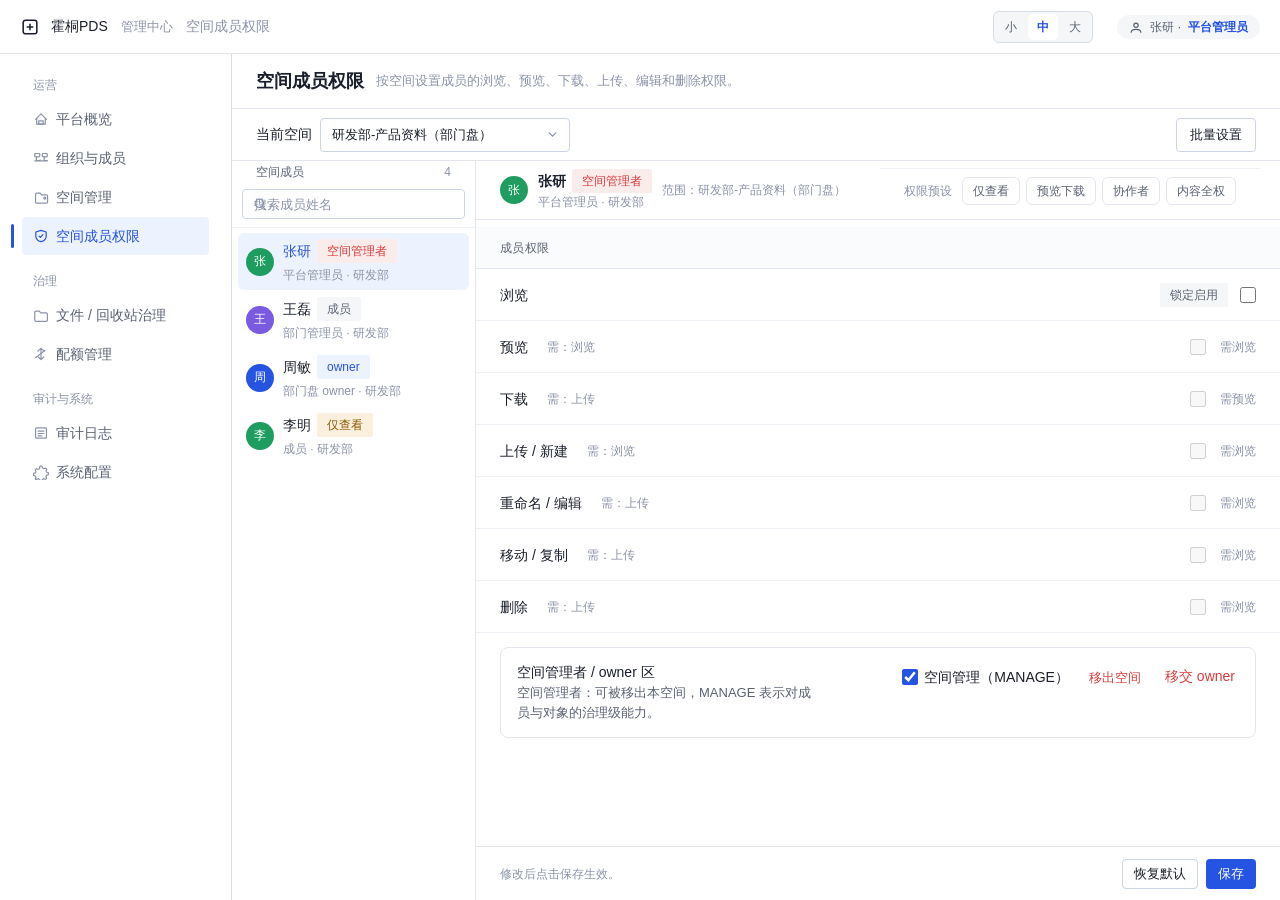
==== commit c909509b: "ui(perms): enable permission page refine layer" ====
--- a/prototype/admin/perms.html
+++ b/prototype/admin/perms.html
@@ -37,6 +37,7 @@
   <script src="../admin-icons.js"></script>
   <script src="../admin-core.js"></script>
   <script src="../admin-pages-ops.js"></script>
+  <script src="../admin-refine-pages.js"></script>
   <script src="../ui-scale.js"></script>
   <script src="../admin-shell.js"></script>
 </body>
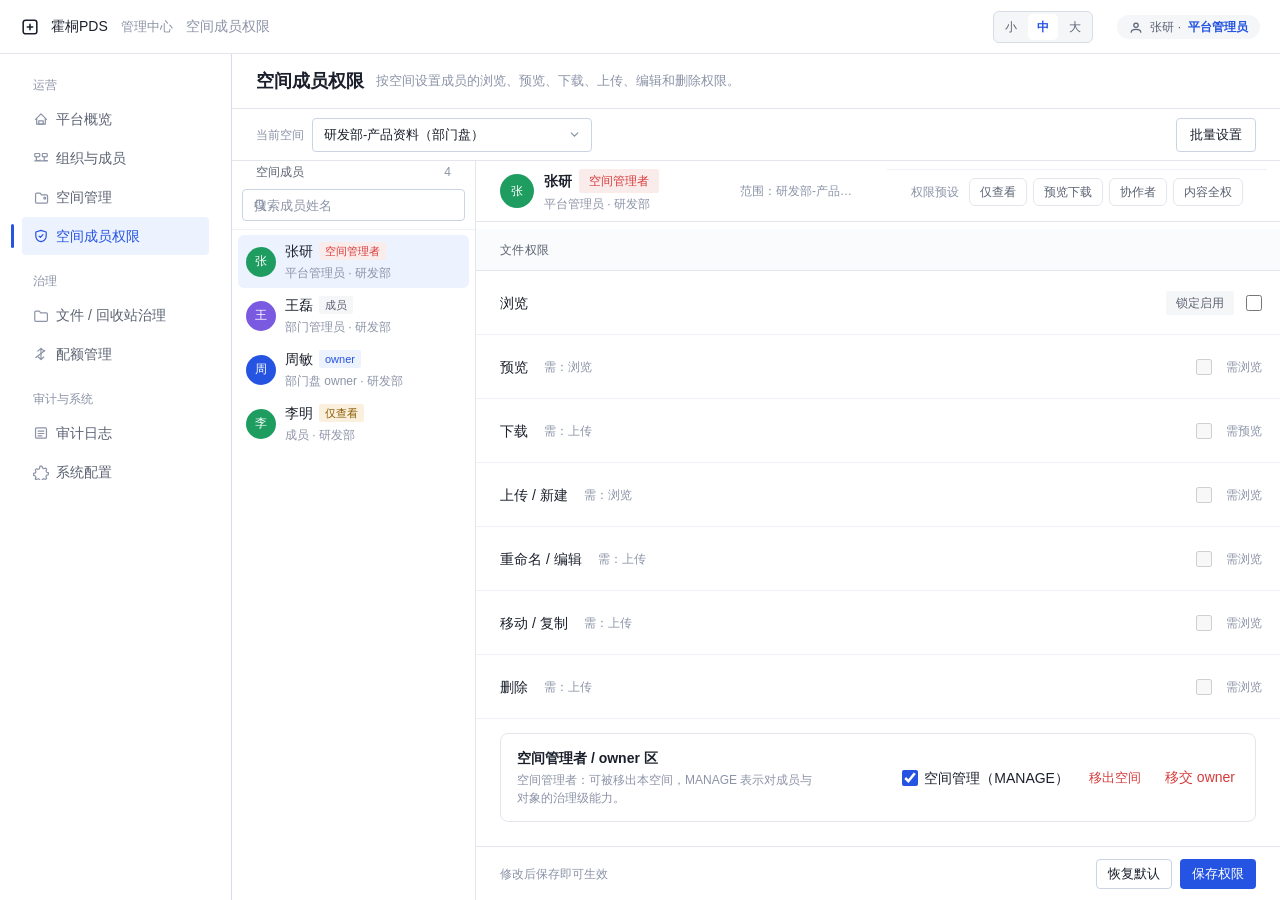
==== commit 667fac9a: "refactor(perms): load V2 permission layout" ====
--- a/prototype/admin/perms.html
+++ b/prototype/admin/perms.html
@@ -6,6 +6,7 @@
 <title>霍桐PDS · 管理中心 · 权限管理（视觉验证原型）</title>
 <link rel="stylesheet" href="../ui-base.css">
 <link rel="stylesheet" href="../admin.css">
+<link rel="stylesheet" href="../admin-perms-v2.css">
 </head>
 <body class="admin-app" data-key="perms">
   <header class="admin-top">
@@ -38,6 +39,7 @@
   <script src="../admin-core.js"></script>
   <script src="../admin-pages-ops.js"></script>
   <script src="../admin-refine-pages.js"></script>
+  <script src="../admin-perms-v2.js"></script>
   <script src="../ui-scale.js"></script>
   <script src="../admin-shell.js"></script>
 </body>
--- a/prototype/admin-perms-v2.css
+++ b/prototype/admin-perms-v2.css
@@ -0,0 +1,76 @@
+/* 霍桐PDS · 空间成员权限 V2
+   目标：减少纵向层级，形成“成员列表 + 权限工作区”的双栏连续布局。 */
+.admin-app[data-key="perms"] .admin-page-head__meta{display:none}
+.admin-app[data-key="perms"] .admin-page-head{padding-top:12px;padding-bottom:12px}
+.admin-app[data-key="perms"] .admin-toolbar{min-height:48px;padding-top:6px;padding-bottom:6px;border-bottom:1px solid var(--adm-bd-default)}
+.admin-app[data-key="perms"] .admin-toolbar .fl{font-size:var(--fs-sub);color:var(--text-3)}
+.admin-app[data-key="perms"] .admin-toolbar .sel{width:280px!important}
+.admin-app[data-key="perms"] .perm-cols{grid-template-columns:288px minmax(0,1fr);gap:0;min-height:0;flex:1;background:#fff}
+.admin-app[data-key="perms"] .perm-cols>div:first-child{border-right:1px solid var(--adm-bd-default);overflow:hidden}
+.admin-app[data-key="perms"] .dtree-panel>.panel__head{min-height:38px;padding:0 14px;border-bottom:1px solid var(--adm-bd-subtle);display:flex;align-items:center}
+.admin-app[data-key="perms"] .dtree-panel>.panel__head .t{font-size:var(--fs-label);font-weight:500;color:var(--text-2)}
+.admin-app[data-key="perms"] .dtree-panel>.panel__head .u{margin-left:auto;font-size:var(--fs-sub);color:var(--text-3)}
+.admin-app[data-key="perms"] .perm-list-holder{display:flex;flex-direction:column;height:100%;min-height:0;background:#fff}
+.admin-app[data-key="perms"] .ofilter{padding:8px 10px;border-bottom:1px solid var(--adm-bd-subtle)}
+.admin-app[data-key="perms"] .ofilter .kw-wrap,.admin-app[data-key="perms"] .ofilter .kw-wrap .inp{width:100%}
+.admin-app[data-key="perms"] .ofilter .kw-wrap .inp{height:32px}
+.admin-app[data-key="perms"] .perm-who{flex:1;min-height:0;overflow:auto;padding:4px 6px 10px}
+.admin-app[data-key="perms"] .mem-item{width:100%;min-height:54px;margin:1px 0;padding:7px 8px;display:flex;align-items:center;gap:10px;text-align:left;border-radius:6px;background:#fff}
+.admin-app[data-key="perms"] .mem-item:hover{background:var(--adm-head-bg)}
+.admin-app[data-key="perms"] .mem-item--on{background:var(--nav-on);color:var(--primary)}
+.admin-app[data-key="perms"] .mem-item .mem-avatar{width:30px;height:30px}
+.admin-app[data-key="perms"] .mem-body{display:flex;flex-direction:column;min-width:0;gap:2px}
+.admin-app[data-key="perms"] .mem-body .mn{display:flex;align-items:center;gap:6px;min-width:0;font-size:var(--fs-main);line-height:var(--fs-main-lh);font-weight:500;color:var(--text)}
+.admin-app[data-key="perms"] .mem-body .ms{font-size:var(--fs-sub);line-height:var(--fs-sub-lh);color:var(--text-3);white-space:nowrap;overflow:hidden;text-overflow:ellipsis}
+.admin-app[data-key="perms"] .mem-body .tag{height:18px;padding:0 6px;font-size:11px}
+
+/* 右侧不再叠卡片：成员摘要 + 快捷预设 + 权限矩阵 + 保存条 */
+.admin-app[data-key="perms"] .perm-editor{display:flex;flex-direction:column;min-height:0;overflow:hidden;background:#fff}
+.admin-app[data-key="perms"] .ped-head{flex:none;background:#fff;border-bottom:1px solid var(--adm-bd-default)}
+.admin-app[data-key="perms"] .pe-head{min-height:62px;padding:8px 24px;border:0;display:flex;align-items:center;gap:10px}
+.admin-app[data-key="perms"] .pe-head .mem-avatar{width:34px;height:34px}
+.admin-app[data-key="perms"] .pe-id{min-width:0;flex:1}
+.admin-app[data-key="perms"] .pe-name{display:flex;align-items:center;gap:7px;font-size:var(--fs-main);line-height:var(--fs-main-lh);font-weight:600;color:var(--text)}
+.admin-app[data-key="perms"] .pe-id>.u-faint{margin-top:2px}
+.admin-app[data-key="perms"] .pe-scope{margin-left:auto;max-width:38%;overflow:hidden;text-overflow:ellipsis;white-space:nowrap}
+.admin-app[data-key="perms"] .pe-presets{min-height:42px;padding:6px 24px;border-top:1px solid var(--adm-bd-subtle);display:flex;align-items:center;gap:6px;flex-wrap:wrap}
+.admin-app[data-key="perms"] .pe-presets .lbl{margin-right:4px;font-size:var(--fs-label);color:var(--text-3)}
+.admin-app[data-key="perms"] .preset{height:28px;padding:0 10px;border:1px solid var(--adm-bd-default);border-radius:6px;background:#fff;color:var(--text-2);font-size:12px;line-height:1;cursor:pointer}
+.admin-app[data-key="perms"] .preset:hover{background:var(--adm-head-bg);border-color:var(--adm-bd-strong);color:var(--text)}
+
+.admin-app[data-key="perms"] .ped-body{flex:1;min-height:0;overflow:auto;background:#fff}
+.admin-app[data-key="perms"] .ped-readonly{margin:0;padding:8px 24px;border:0;border-bottom:1px solid var(--adm-bd-subtle)}
+.admin-app[data-key="perms"] .perm-group__t{height:38px;padding:0 24px;display:flex;align-items:center;background:var(--adm-head-bg);border-bottom:1px solid var(--adm-bd-default);font-size:var(--fs-th);line-height:var(--fs-th-lh);font-weight:500;color:var(--text-2)}
+.admin-app[data-key="perms"] .perm-cap-grid{display:grid;grid-template-columns:minmax(0,1fr) minmax(0,1fr);background:#fff}
+.admin-app[data-key="perms"] .perm-cap-grid .capability{min-height:64px;padding:10px 18px 10px 24px;display:flex;align-items:center;gap:12px;border:0;border-bottom:1px solid var(--adm-bd-subtle);background:#fff}
+.admin-app[data-key="perms"] .perm-cap-grid .capability:nth-child(odd){border-right:1px solid var(--adm-bd-subtle)}
+.admin-app[data-key="perms"] .perm-cap-grid .capability:hover{background:var(--adm-head-bg)}
+.admin-app[data-key="perms"] .cap-left{min-width:0;flex:1}
+.admin-app[data-key="perms"] .cap-title{display:flex;align-items:center;flex-wrap:wrap;gap:4px 8px;font-size:var(--fs-main);line-height:var(--fs-main-lh);font-weight:500;color:var(--text)}
+.admin-app[data-key="perms"] .cap-title .u-faint{margin:0;font-weight:400}
+.admin-app[data-key="perms"] .cap-check{margin-left:auto;display:flex;align-items:center;gap:8px;flex:none}
+.admin-app[data-key="perms"] .cap-note,.admin-app[data-key="perms"] .locked-tip{font-size:var(--fs-sub);line-height:var(--fs-sub-lh);color:var(--text-3)}
+.admin-app[data-key="perms"] .t-locked{margin-left:auto;flex:none}
+
+/* owner / 管理能力放到底部，弱化为独立治理区 */
+.admin-app[data-key="perms"] .pd-danger{margin:16px 24px 18px;border:1px solid var(--adm-bd-default);border-radius:8px;background:#fff}
+.admin-app[data-key="perms"] .pd-row{padding:14px 16px;display:flex;align-items:center;gap:18px}
+.admin-app[data-key="perms"] .pd-t{font-size:var(--fs-main);line-height:var(--fs-main-lh);font-weight:600;color:var(--text)}
+.admin-app[data-key="perms"] .pd-copy{margin-top:3px;font-size:var(--fs-sub);line-height:var(--fs-sub-lh);color:var(--text-3)}
+.admin-app[data-key="perms"] .pd-ops{margin-left:auto;display:flex;align-items:center;gap:8px;flex-wrap:wrap;justify-content:flex-end}
+
+.admin-app[data-key="perms"] .ped-foot{position:sticky;bottom:0;z-index:4;flex:none;min-height:54px;padding:8px 24px;display:flex;align-items:center;gap:8px;border-top:1px solid var(--adm-bd-default);background:#fff}
+.admin-app[data-key="perms"] .ped-foot .spacer{flex:1}
+.admin-app[data-key="perms"] .pe-save-note{max-width:48%;overflow:hidden;text-overflow:ellipsis;white-space:nowrap}
+
+@media (max-width:1280px){
+  .admin-app[data-key="perms"] .perm-cols{grid-template-columns:250px minmax(0,1fr)}
+  .admin-app[data-key="perms"] .perm-cap-grid{grid-template-columns:1fr}
+  .admin-app[data-key="perms"] .perm-cap-grid .capability:nth-child(odd){border-right:0}
+  .admin-app[data-key="perms"] .pe-scope{max-width:32%}
+}
+@media (max-width:980px){
+  .admin-app[data-key="perms"] .perm-cols{grid-template-columns:220px minmax(0,1fr)}
+  .admin-app[data-key="perms"] .pe-scope{display:none}
+  .admin-app[data-key="perms"] .pe-save-note{display:none}
+}
